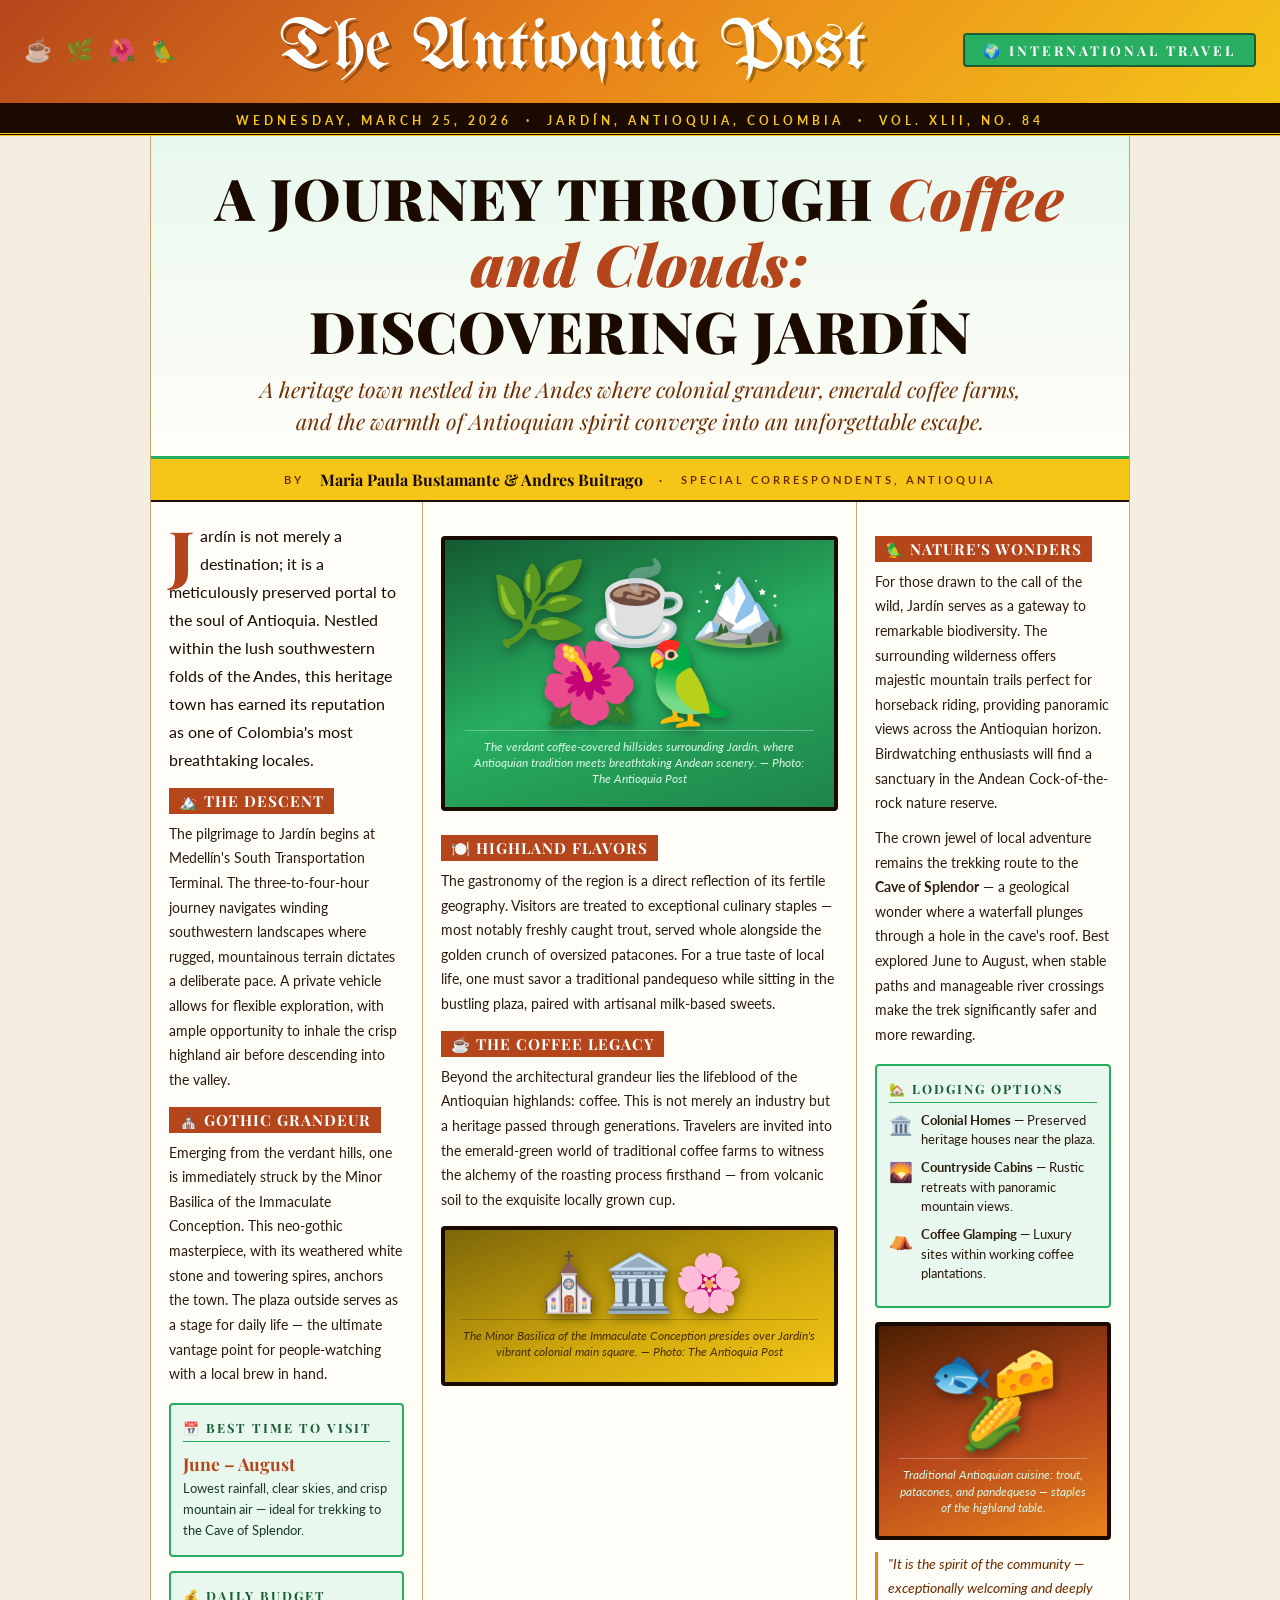
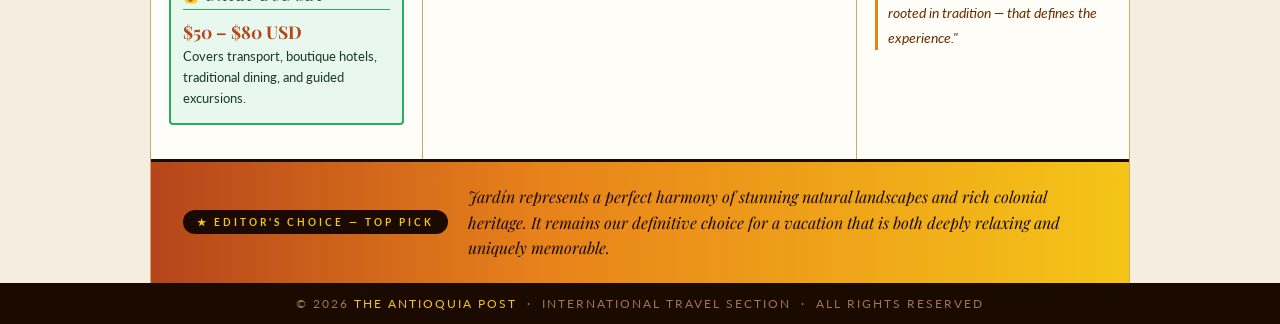
==== index.html @ 0021ab9b "Add files via upload" ====
<!DOCTYPE html>
<html lang="en">
<head>
  <meta charset="UTF-8" />
  <meta name="viewport" content="width=device-width, initial-scale=1.0"/>
  <title>The Antioquia Post — Discovering Jardín</title>
  <link href="https://fonts.googleapis.com/css2?family=UnifrakturMaguntia&family=Playfair+Display:ital,wght@0,700;0,900;1,400;1,700&family=Lato:wght@300;400;700&display=swap" rel="stylesheet"/>
  <style>
    *, *::before, *::after { box-sizing: border-box; margin: 0; padding: 0; }

    body {
      font-family: 'Lato', sans-serif;
      background: #f5ede0;
      color: #1a0a00;
    }

    /* ══════════════════════════════════════
       1. NEWSPAPER NAME (Nameplate)
    ══════════════════════════════════════ */
    .nameplate {
      background: linear-gradient(135deg, #b5451b 0%, #e8821a 45%, #f5c518 100%);
      border-bottom: 5px solid #1a0a00;
      padding: 10px 24px 14px;
      display: flex;
      align-items: center;
      justify-content: space-between;
      flex-wrap: wrap;
      gap: 10px;
    }
    .nameplate-deco {
      font-size: 1.4rem;
      letter-spacing: 4px;
      opacity: 0.7;
    }
    .newspaper-name {
      font-family: 'UnifrakturMaguntia', cursive;
      font-size: clamp(2.4rem, 7vw, 4.5rem);
      color: #fff;
      text-shadow: 3px 3px 0 rgba(0,0,0,0.3);
      text-align: center;
      flex: 1;
      line-height: 1.1;
    }

    /* ══════════════════════════════════════
       2. SECTION TAG
    ══════════════════════════════════════ */
    .section-tag {
      background: #27ae60;
      color: #fff;
      font-family: 'Playfair Display', serif;
      font-size: 0.85rem;
      font-weight: 700;
      letter-spacing: 3px;
      text-transform: uppercase;
      padding: 6px 18px;
      border-radius: 4px;
      white-space: nowrap;
      align-self: center;
      border: 2px solid #1a5e35;
    }

    /* ══════════════════════════════════════
       3. DATELINE BAR
    ══════════════════════════════════════ */
    .dateline-bar {
      background: #1a0a00;
      color: #f5c518;
      text-align: center;
      font-size: 0.72rem;
      font-weight: 700;
      letter-spacing: 4px;
      text-transform: uppercase;
      padding: 6px 20px;
      border-bottom: 3px double #f5c518;
    }

    /* ══════════════════════════════════════
       MAIN WRAPPER
    ══════════════════════════════════════ */
    .page {
      max-width: 980px;
      margin: 0 auto;
      background: #fffdf7;
      border-left: 1px solid #c8a96e;
      border-right: 1px solid #c8a96e;
    }

    /* ══════════════════════════════════════
       4. HEADLINE
    ══════════════════════════════════════ */
    .headline-block {
      background: linear-gradient(180deg, #e8f8ee 0%, #fffdf7 100%);
      border-bottom: 3px solid #27ae60;
      padding: 28px 32px 18px;
      text-align: center;
    }
    .headline {
      font-family: 'Playfair Display', serif;
      font-size: clamp(2rem, 5.5vw, 3.6rem);
      font-weight: 900;
      line-height: 1.15;
      color: #1a0a00;
      text-transform: uppercase;
      letter-spacing: 1px;
    }
    .headline em {
      color: #b5451b;
      font-style: italic;
      text-transform: none;
    }

    /* ══════════════════════════════════════
       5. DROPHEAD (subheadline)
    ══════════════════════════════════════ */
    .drophead {
      font-family: 'Playfair Display', serif;
      font-style: italic;
      font-size: clamp(1rem, 2.5vw, 1.35rem);
      color: #6e2c00;
      margin-top: 10px;
      line-height: 1.5;
    }

    /* ══════════════════════════════════════
       6. BYLINE
    ══════════════════════════════════════ */
    .byline-bar {
      display: flex;
      align-items: center;
      justify-content: center;
      gap: 16px;
      padding: 10px 32px;
      background: #f5c518;
      border-bottom: 2px solid #1a0a00;
      flex-wrap: wrap;
    }
    .byline-label {
      font-size: 0.68rem;
      font-weight: 700;
      letter-spacing: 3px;
      text-transform: uppercase;
      color: #6e2c00;
    }
    .byline-names {
      font-family: 'Playfair Display', serif;
      font-size: 1rem;
      font-weight: 700;
      color: #1a0a00;
    }

    /* ══════════════════════════════════════
       BODY LAYOUT — 3 columns newspaper style
    ══════════════════════════════════════ */
    .body-wrap {
      display: grid;
      grid-template-columns: 1fr 1.6fr 1fr;
      grid-template-rows: auto auto;
      gap: 0;
      border-bottom: 3px solid #1a0a00;
    }

    .col {
      padding: 20px 18px;
      border-right: 1px solid #c8a96e;
    }
    .col:last-child { border-right: none; }

    /* ══════════════════════════════════════
       7. LEAD paragraph
    ══════════════════════════════════════ */
    .lead-text {
      font-size: 1rem;
      line-height: 1.75;
      color: #1a0a00;
    }
    .lead-text::first-letter {
      font-family: 'Playfair Display', serif;
      font-size: 4rem;
      font-weight: 900;
      float: left;
      line-height: 0.75;
      margin: 6px 6px 0 0;
      color: #b5451b;
    }

    /* ══════════════════════════════════════
       8. BODY text
    ══════════════════════════════════════ */
    .body-text {
      font-size: 0.88rem;
      line-height: 1.75;
      color: #2c1a0e;
    }
    .body-text + .body-text { margin-top: 12px; }

    .col-subhead {
      font-family: 'Playfair Display', serif;
      font-size: 0.95rem;
      font-weight: 700;
      text-transform: uppercase;
      letter-spacing: 1px;
      color: #fff;
      background: #b5451b;
      padding: 3px 10px;
      margin: 14px 0 8px;
      display: inline-block;
    }

    /* ══════════════════════════════════════
       9. PHOTO block (center column)
    ══════════════════════════════════════ */
    .photo-block {
      background: linear-gradient(160deg, #145a32 0%, #27ae60 50%, #1e8449 100%);
      border: 4px solid #1a0a00;
      border-radius: 4px;
      margin: 14px 0 10px;
      overflow: hidden;
      position: relative;
      min-height: 220px;
      display: flex;
      flex-direction: column;
      align-items: center;
      justify-content: center;
      text-align: center;
      padding: 20px;
    }
    .photo-scene {
      font-size: 5rem;
      line-height: 1;
      filter: drop-shadow(2px 4px 6px rgba(0,0,0,0.4));
    }
    .photo-caption {
      font-size: 0.72rem;
      font-style: italic;
      color: #d5f5e3;
      margin-top: 10px;
      line-height: 1.4;
      border-top: 1px solid rgba(255,255,255,0.3);
      padding-top: 8px;
      width: 100%;
    }

    /* second photo */
    .photo-block-2 {
      background: linear-gradient(160deg, #7d6608 0%, #d4ac0d 60%, #f5c518 100%);
      border: 4px solid #1a0a00;
      border-radius: 4px;
      margin: 14px 0 10px;
      overflow: hidden;
      min-height: 160px;
      display: flex;
      flex-direction: column;
      align-items: center;
      justify-content: center;
      text-align: center;
      padding: 16px;
    }
    .photo-block-2 .photo-scene { font-size: 3.5rem; }
    .photo-block-2 .photo-caption { color: #4a3000; border-top-color: rgba(0,0,0,0.2); }

    /* ══════════════════════════════════════
       INFO SIDEBAR BOX
    ══════════════════════════════════════ */
    .sidebar-box {
      background: #e8f8ee;
      border: 2px solid #27ae60;
      border-radius: 4px;
      padding: 14px 12px;
      margin-bottom: 14px;
    }
    .sidebar-box .box-title {
      font-family: 'Playfair Display', serif;
      font-size: 0.8rem;
      font-weight: 700;
      text-transform: uppercase;
      letter-spacing: 2px;
      color: #1a5e35;
      border-bottom: 1px solid #27ae60;
      padding-bottom: 5px;
      margin-bottom: 8px;
    }
    .sidebar-box p {
      font-size: 0.82rem;
      line-height: 1.6;
      color: #1a3a25;
    }
    .sidebar-box .highlight {
      font-family: 'Playfair Display', serif;
      font-size: 1.1rem;
      font-weight: 700;
      color: #b5451b;
    }

    /* lodging sidebar */
    .lodge-item {
      display: flex;
      align-items: flex-start;
      gap: 8px;
      margin-bottom: 8px;
      font-size: 0.82rem;
      line-height: 1.5;
      color: #2c1a0e;
    }
    .lodge-item .li { font-size: 1.2rem; flex-shrink: 0; }

    /* ══════════════════════════════════════
       EDITOR'S CHOICE BANNER (full width)
    ══════════════════════════════════════ */
    .editors-choice {
      background: linear-gradient(90deg, #b5451b 0%, #e8821a 40%, #f5c518 100%);
      padding: 22px 32px;
      display: flex;
      align-items: center;
      gap: 20px;
      flex-wrap: wrap;
    }
    .ec-badge {
      background: #1a0a00;
      color: #f5c518;
      font-size: 0.65rem;
      font-weight: 700;
      letter-spacing: 3px;
      text-transform: uppercase;
      padding: 6px 14px;
      border-radius: 20px;
      white-space: nowrap;
      flex-shrink: 0;
    }
    .ec-text {
      font-family: 'Playfair Display', serif;
      font-style: italic;
      font-size: 1rem;
      color: #1a0a00;
      line-height: 1.6;
      flex: 1;
    }

    /* ══════════════════════════════════════
       FOOTER
    ══════════════════════════════════════ */
    footer {
      background: #1a0a00;
      color: #a07850;
      text-align: center;
      padding: 14px 20px;
      font-size: 0.72rem;
      letter-spacing: 2px;
      text-transform: uppercase;
    }
    footer span { color: #f5c518; }

    /* ══════════════════════════════════════
       RESPONSIVE
    ══════════════════════════════════════ */
    @media (max-width: 680px) {
      .body-wrap { grid-template-columns: 1fr; }
      .col { border-right: none; border-bottom: 1px solid #c8a96e; }
      .nameplate { justify-content: center; }
      .nameplate-deco { display: none; }
    }
  </style>
</head>
<body>

  <!-- ① NEWSPAPER NAME -->
  <div class="nameplate">
    <div class="nameplate-deco">☕ 🌿 🌺 🦜</div>
    <div class="newspaper-name">The Antioquia Post</div>
    <!-- ② SECTION -->
    <div class="section-tag">🌍 International Travel</div>
  </div>

  <!-- ③ DATELINE -->
  <div class="dateline-bar">Wednesday, March 25, 2026 &nbsp;·&nbsp; Jardín, Antioquia, Colombia &nbsp;·&nbsp; Vol. XLII, No. 84</div>

  <div class="page">

    <!-- ④ HEADLINE + ⑤ DROPHEAD -->
    <div class="headline-block">
      <h1 class="headline">A Journey Through <em>Coffee and Clouds:</em><br>Discovering Jardín</h1>
      <p class="drophead">A heritage town nestled in the Andes where colonial grandeur, emerald coffee farms,<br>and the warmth of Antioquian spirit converge into an unforgettable escape.</p>
    </div>

    <!-- ⑥ BYLINE -->
    <div class="byline-bar">
      <span class="byline-label">By</span>
      <span class="byline-names">Maria Paula Bustamante &amp; Andres Buitrago</span>
      <span class="byline-label">·</span>
      <span class="byline-label">Special Correspondents, Antioquia</span>
    </div>

    <!-- BODY: 3-column newspaper grid -->
    <div class="body-wrap">

      <!-- LEFT COLUMN -->
      <div class="col">

        <!-- ⑦ LEAD -->
        <p class="lead-text">Jardín is not merely a destination; it is a meticulously preserved portal to the soul of Antioquia. Nestled within the lush southwestern folds of the Andes, this heritage town has earned its reputation as one of Colombia's most breathtaking locales.</p>

        <span class="col-subhead">🏔️ The Descent</span>
        <p class="body-text">The pilgrimage to Jardín begins at Medellín's South Transportation Terminal. The three-to-four-hour journey navigates winding southwestern landscapes where rugged, mountainous terrain dictates a deliberate pace. A private vehicle allows for flexible exploration, with ample opportunity to inhale the crisp highland air before descending into the valley.</p>

        <span class="col-subhead">⛪ Gothic Grandeur</span>
        <p class="body-text">Emerging from the verdant hills, one is immediately struck by the Minor Basilica of the Immaculate Conception. This neo-gothic masterpiece, with its weathered white stone and towering spires, anchors the town. The plaza outside serves as a stage for daily life — the ultimate vantage point for people-watching with a local brew in hand.</p>

        <!-- Sidebar: Travel Info -->
        <div class="sidebar-box" style="margin-top:16px;">
          <div class="box-title">📅 Best Time to Visit</div>
          <p><span class="highlight">June – August</span><br>Lowest rainfall, clear skies, and crisp mountain air — ideal for trekking to the Cave of Splendor.</p>
        </div>

        <div class="sidebar-box">
          <div class="box-title">💰 Daily Budget</div>
          <p><span class="highlight">$50 – $80 USD</span><br>Covers transport, boutique hotels, traditional dining, and guided excursions.</p>
        </div>

      </div>

      <!-- CENTER COLUMN -->
      <div class="col">

        <!-- ⑨ PHOTO 1 — Main image -->
        <div class="photo-block">
          <div class="photo-scene">🌿☕🏔️🌺🦜</div>
          <div class="photo-caption">The verdant coffee-covered hillsides surrounding Jardín, where Antioquian tradition meets breathtaking Andean scenery. — Photo: The Antioquia Post</div>
        </div>

        <!-- ⑧ BODY — center continuation -->
        <span class="col-subhead">🍽️ Highland Flavors</span>
        <p class="body-text">The gastronomy of the region is a direct reflection of its fertile geography. Visitors are treated to exceptional culinary staples — most notably freshly caught trout, served whole alongside the golden crunch of oversized patacones. For a true taste of local life, one must savor a traditional pandequeso while sitting in the bustling plaza, paired with artisanal milk-based sweets.</p>

        <span class="col-subhead">☕ The Coffee Legacy</span>
        <p class="body-text">Beyond the architectural grandeur lies the lifeblood of the Antioquian highlands: coffee. This is not merely an industry but a heritage passed through generations. Travelers are invited into the emerald-green world of traditional coffee farms to witness the alchemy of the roasting process firsthand — from volcanic soil to the exquisite locally grown cup.</p>

        <!-- PHOTO 2 -->
        <div class="photo-block-2">
          <div class="photo-scene">⛪🏛️🌸</div>
          <div class="photo-caption">The Minor Basilica of the Immaculate Conception presides over Jardín's vibrant colonial main square. — Photo: The Antioquia Post</div>
        </div>

      </div>

      <!-- RIGHT COLUMN -->
      <div class="col">

        <span class="col-subhead">🦜 Nature's Wonders</span>
        <p class="body-text">For those drawn to the call of the wild, Jardín serves as a gateway to remarkable biodiversity. The surrounding wilderness offers majestic mountain trails perfect for horseback riding, providing panoramic views across the Antioquian horizon. Birdwatching enthusiasts will find a sanctuary in the Andean Cock-of-the-rock nature reserve.</p>

        <p class="body-text" style="margin-top:10px;">The crown jewel of local adventure remains the trekking route to the <strong>Cave of Splendor</strong> — a geological wonder where a waterfall plunges through a hole in the cave's roof. Best explored June to August, when stable paths and manageable river crossings make the trek significantly safer and more rewarding.</p>

        <!-- Lodging sidebar -->
        <div class="sidebar-box" style="margin-top:16px;">
          <div class="box-title">🏡 Lodging Options</div>
          <div class="lodge-item"><span class="li">🏛️</span><span><strong>Colonial Homes</strong> — Preserved heritage houses near the plaza.</span></div>
          <div class="lodge-item"><span class="li">🌄</span><span><strong>Countryside Cabins</strong> — Rustic retreats with panoramic mountain views.</span></div>
          <div class="lodge-item"><span class="li">⛺</span><span><strong>Coffee Glamping</strong> — Luxury sites within working coffee plantations.</span></div>
        </div>

        <!-- PHOTO 3 -->
        <div class="photo-block" style="min-height:160px; background: linear-gradient(160deg,#4a1f00,#b5451b,#e8821a);">
          <div class="photo-scene" style="font-size:3.2rem;">🐟🧀🌽</div>
          <div class="photo-caption">Traditional Antioquian cuisine: trout, patacones, and pandequeso — staples of the highland table.</div>
        </div>

        <p class="body-text" style="margin-top:12px; font-style:italic; color:#6e2c00; border-left:3px solid #e8821a; padding-left:10px;">"It is the spirit of the community — exceptionally welcoming and deeply rooted in tradition — that defines the experience."</p>

      </div>

    </div><!-- end body-wrap -->

    <!-- EDITOR'S CHOICE BANNER -->
    <div class="editors-choice">
      <div class="ec-badge">★ Editor's Choice — Top Pick</div>
      <p class="ec-text">Jardín represents a perfect harmony of stunning natural landscapes and rich colonial heritage. It remains our definitive choice for a vacation that is both deeply relaxing and uniquely memorable.</p>
    </div>

  </div><!-- end .page -->

  <footer>
    <p>&copy; 2026 <span>The Antioquia Post</span> &nbsp;·&nbsp; International Travel Section &nbsp;·&nbsp; All rights reserved</p>
  </footer>

</body>
</html>
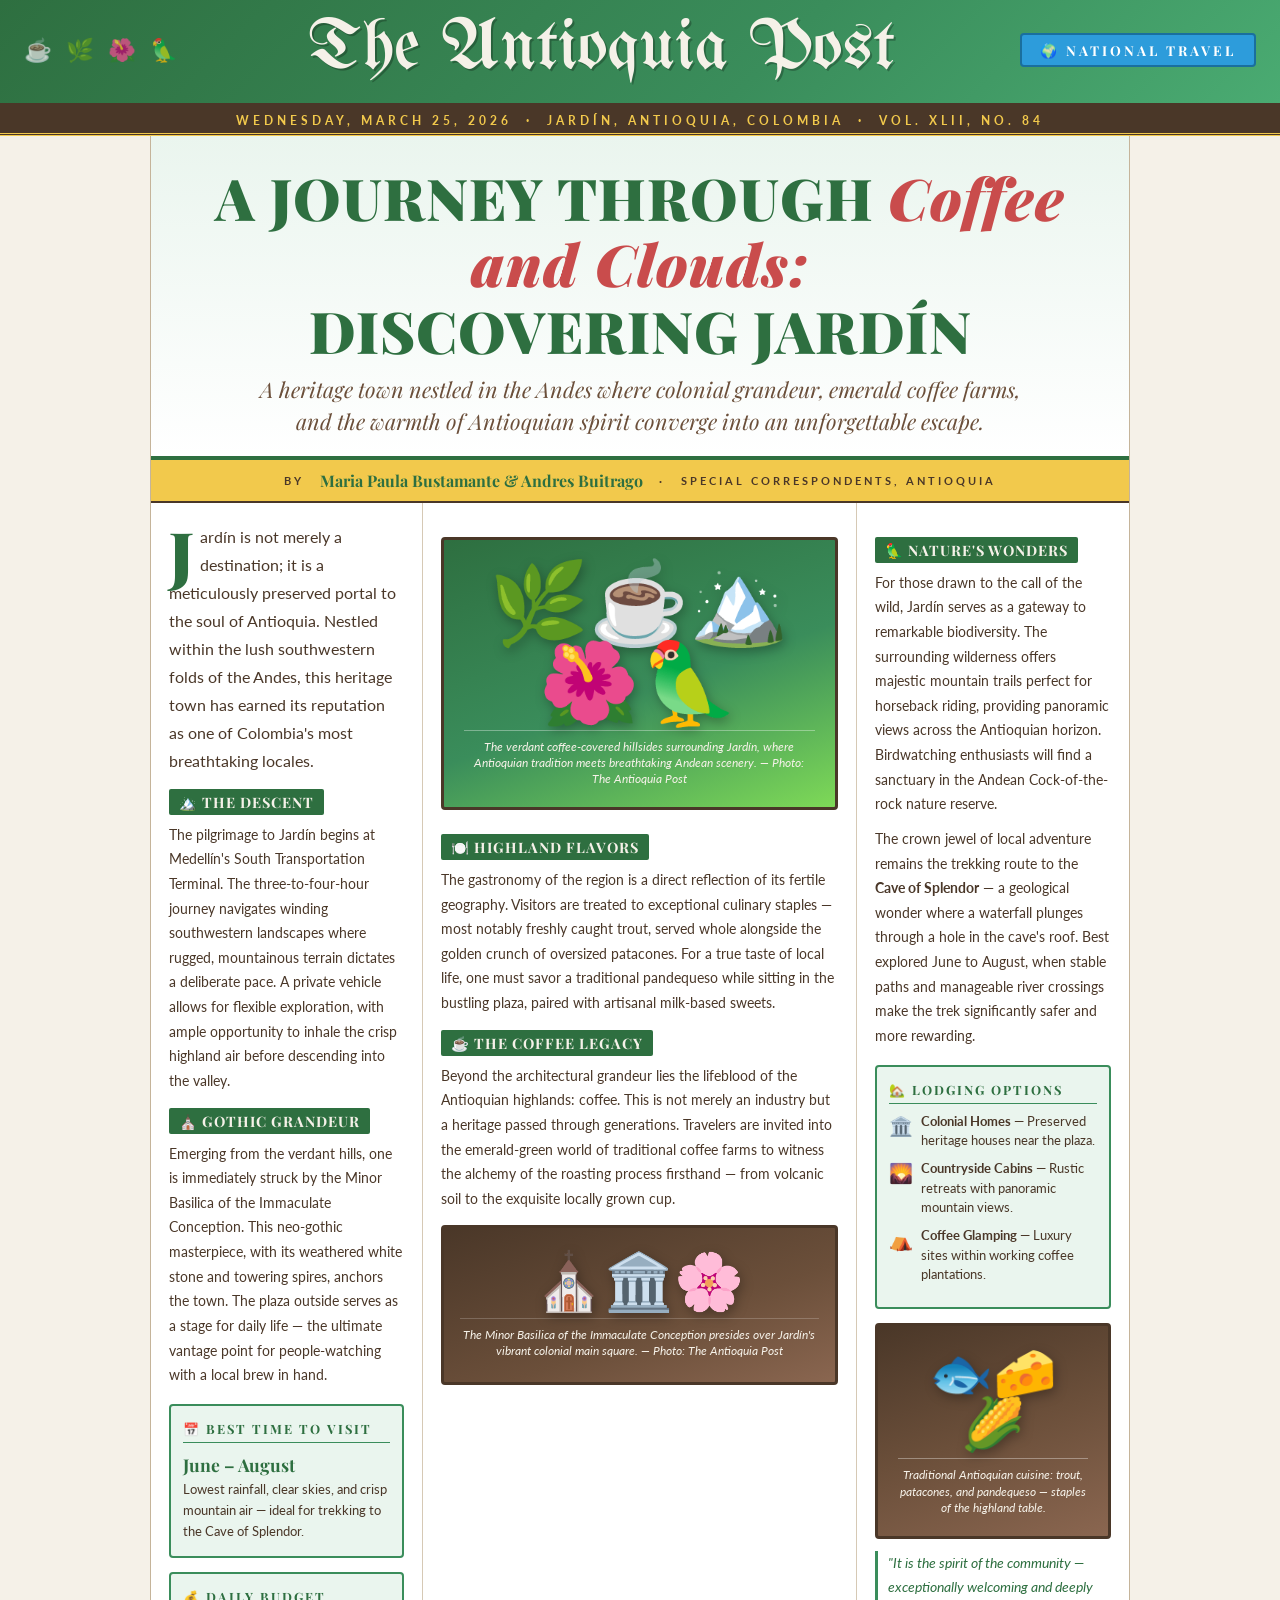
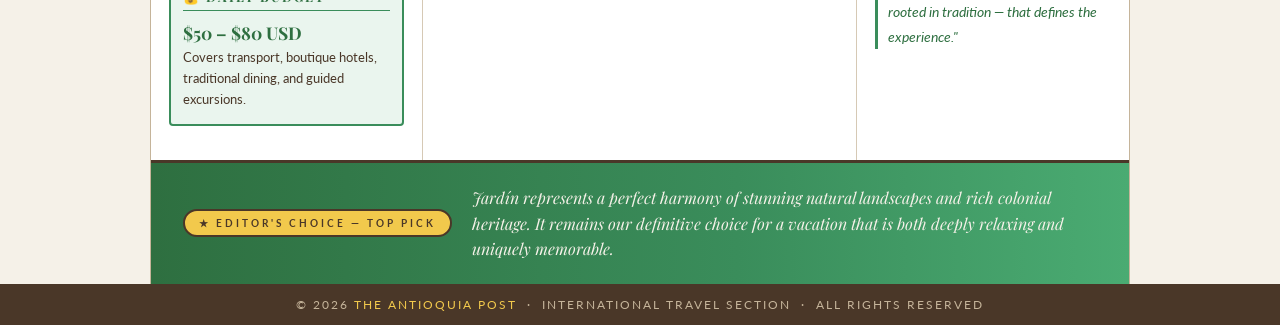
==== commit 5f27e2ea: "Add files via upload" ====
--- a/index.html
+++ b/index.html
@@ -6,20 +6,29 @@
   <title>The Antioquia Post — Discovering Jardín</title>
   <link href="https://fonts.googleapis.com/css2?family=UnifrakturMaguntia&family=Playfair+Display:ital,wght@0,700;0,900;1,400;1,700&family=Lato:wght@300;400;700&display=swap" rel="stylesheet"/>
   <style>
+    /*
+      PALETTE (60/25/10/5)
+      60% → #F5F1E8 / #FFFFFF  (crema/blanco — fondos)
+      25% → #2E6F40 / #3A8D5B  (verde — estructura, encabezados)
+      10% → #6B4F3A / #4A3728  (café — detalles elegantes)
+      5%  → #F2C94C / #2D9CDB / #C94C4C / #7ED957  (acento vivo)
+    */
+
     *, *::before, *::after { box-sizing: border-box; margin: 0; padding: 0; }
 
     body {
       font-family: 'Lato', sans-serif;
-      background: #f5ede0;
-      color: #1a0a00;
+      background: #F5F1E8;   /* 60% crema */
+      color: #4A3728;        /* 10% café oscuro */
     }
 
     /* ══════════════════════════════════════
        1. NEWSPAPER NAME (Nameplate)
+       25% verde como color dominante de estructura
     ══════════════════════════════════════ */
     .nameplate {
-      background: linear-gradient(135deg, #b5451b 0%, #e8821a 45%, #f5c518 100%);
-      border-bottom: 5px solid #1a0a00;
+      background: linear-gradient(135deg, #2E6F40 0%, #3A8D5B 60%, #4aab72 100%);
+      border-bottom: 5px solid #4A3728;
       padding: 10px 24px 14px;
       display: flex;
       align-items: center;
@@ -30,23 +39,23 @@
     .nameplate-deco {
       font-size: 1.4rem;
       letter-spacing: 4px;
-      opacity: 0.7;
+      opacity: 0.75;
     }
     .newspaper-name {
       font-family: 'UnifrakturMaguntia', cursive;
       font-size: clamp(2.4rem, 7vw, 4.5rem);
-      color: #fff;
-      text-shadow: 3px 3px 0 rgba(0,0,0,0.3);
+      color: #F5F1E8;
+      text-shadow: 2px 2px 0 rgba(0,0,0,0.25);
       text-align: center;
       flex: 1;
       line-height: 1.1;
     }
 
     /* ══════════════════════════════════════
-       2. SECTION TAG
+       2. SECTION TAG — acento azul (5%)
     ══════════════════════════════════════ */
     .section-tag {
-      background: #27ae60;
+      background: #2D9CDB;
       color: #fff;
       font-family: 'Playfair Display', serif;
       font-size: 0.85rem;
@@ -57,41 +66,41 @@
       border-radius: 4px;
       white-space: nowrap;
       align-self: center;
-      border: 2px solid #1a5e35;
-    }
-
-    /* ══════════════════════════════════════
-       3. DATELINE BAR
+      border: 2px solid #1a6f9e;
+    }
+
+    /* ══════════════════════════════════════
+       3. DATELINE BAR — café oscuro (10%)
     ══════════════════════════════════════ */
     .dateline-bar {
-      background: #1a0a00;
-      color: #f5c518;
+      background: #4A3728;
+      color: #F2C94C;
       text-align: center;
       font-size: 0.72rem;
       font-weight: 700;
       letter-spacing: 4px;
       text-transform: uppercase;
       padding: 6px 20px;
-      border-bottom: 3px double #f5c518;
-    }
-
-    /* ══════════════════════════════════════
-       MAIN WRAPPER
+      border-bottom: 3px double #F2C94C;
+    }
+
+    /* ══════════════════════════════════════
+       MAIN WRAPPER — fondo crema (60%)
     ══════════════════════════════════════ */
     .page {
       max-width: 980px;
       margin: 0 auto;
-      background: #fffdf7;
-      border-left: 1px solid #c8a96e;
-      border-right: 1px solid #c8a96e;
-    }
-
-    /* ══════════════════════════════════════
-       4. HEADLINE
+      background: #FFFFFF;
+      border-left: 1px solid #c5b49a;
+      border-right: 1px solid #c5b49a;
+    }
+
+    /* ══════════════════════════════════════
+       4. HEADLINE — verde como borde (25%)
     ══════════════════════════════════════ */
     .headline-block {
-      background: linear-gradient(180deg, #e8f8ee 0%, #fffdf7 100%);
-      border-bottom: 3px solid #27ae60;
+      background: linear-gradient(180deg, #eaf5ee 0%, #FFFFFF 100%);
+      border-bottom: 4px solid #2E6F40;
       padding: 28px 32px 18px;
       text-align: center;
     }
@@ -100,30 +109,30 @@
       font-size: clamp(2rem, 5.5vw, 3.6rem);
       font-weight: 900;
       line-height: 1.15;
-      color: #1a0a00;
+      color: #2E6F40;        /* verde bosque */
       text-transform: uppercase;
       letter-spacing: 1px;
     }
     .headline em {
-      color: #b5451b;
+      color: #C94C4C;        /* acento rojo terracota (5%) */
       font-style: italic;
       text-transform: none;
     }
 
     /* ══════════════════════════════════════
-       5. DROPHEAD (subheadline)
+       5. DROPHEAD — café medio
     ══════════════════════════════════════ */
     .drophead {
       font-family: 'Playfair Display', serif;
       font-style: italic;
       font-size: clamp(1rem, 2.5vw, 1.35rem);
-      color: #6e2c00;
+      color: #6B4F3A;
       margin-top: 10px;
       line-height: 1.5;
     }
 
     /* ══════════════════════════════════════
-       6. BYLINE
+       6. BYLINE — amarillo acento (5%)
     ══════════════════════════════════════ */
     .byline-bar {
       display: flex;
@@ -131,8 +140,8 @@
       justify-content: center;
       gap: 16px;
       padding: 10px 32px;
-      background: #f5c518;
-      border-bottom: 2px solid #1a0a00;
+      background: #F2C94C;
+      border-bottom: 2px solid #4A3728;
       flex-wrap: wrap;
     }
     .byline-label {
@@ -140,39 +149,39 @@
       font-weight: 700;
       letter-spacing: 3px;
       text-transform: uppercase;
-      color: #6e2c00;
+      color: #4A3728;
     }
     .byline-names {
       font-family: 'Playfair Display', serif;
       font-size: 1rem;
       font-weight: 700;
-      color: #1a0a00;
-    }
-
-    /* ══════════════════════════════════════
-       BODY LAYOUT — 3 columns newspaper style
+      color: #2E6F40;
+    }
+
+    /* ══════════════════════════════════════
+       BODY LAYOUT — 3 columns
     ══════════════════════════════════════ */
     .body-wrap {
       display: grid;
       grid-template-columns: 1fr 1.6fr 1fr;
-      grid-template-rows: auto auto;
       gap: 0;
-      border-bottom: 3px solid #1a0a00;
+      border-bottom: 3px solid #4A3728;
+      background: #FFFFFF;
     }
 
     .col {
       padding: 20px 18px;
-      border-right: 1px solid #c8a96e;
+      border-right: 1px solid #d6c9b5;
     }
     .col:last-child { border-right: none; }
 
     /* ══════════════════════════════════════
-       7. LEAD paragraph
+       7. LEAD — letra capital verde
     ══════════════════════════════════════ */
     .lead-text {
       font-size: 1rem;
       line-height: 1.75;
-      color: #1a0a00;
+      color: #4A3728;
     }
     .lead-text::first-letter {
       font-family: 'Playfair Display', serif;
@@ -181,7 +190,7 @@
       float: left;
       line-height: 0.75;
       margin: 6px 6px 0 0;
-      color: #b5451b;
+      color: #2E6F40;
     }
 
     /* ══════════════════════════════════════
@@ -190,33 +199,33 @@
     .body-text {
       font-size: 0.88rem;
       line-height: 1.75;
-      color: #2c1a0e;
+      color: #4A3728;
     }
     .body-text + .body-text { margin-top: 12px; }
 
+    /* subheads — verde (25%) */
     .col-subhead {
       font-family: 'Playfair Display', serif;
-      font-size: 0.95rem;
+      font-size: 0.9rem;
       font-weight: 700;
       text-transform: uppercase;
       letter-spacing: 1px;
-      color: #fff;
-      background: #b5451b;
+      color: #F5F1E8;
+      background: #2E6F40;
       padding: 3px 10px;
       margin: 14px 0 8px;
       display: inline-block;
-    }
-
-    /* ══════════════════════════════════════
-       9. PHOTO block (center column)
+      border-radius: 2px;
+    }
+
+    /* ══════════════════════════════════════
+       9. PHOTO blocks
     ══════════════════════════════════════ */
     .photo-block {
-      background: linear-gradient(160deg, #145a32 0%, #27ae60 50%, #1e8449 100%);
-      border: 4px solid #1a0a00;
+      background: linear-gradient(160deg, #2E6F40 0%, #3A8D5B 55%, #7ED957 100%);
+      border: 3px solid #4A3728;
       border-radius: 4px;
       margin: 14px 0 10px;
-      overflow: hidden;
-      position: relative;
       min-height: 220px;
       display: flex;
       flex-direction: column;
@@ -228,26 +237,25 @@
     .photo-scene {
       font-size: 5rem;
       line-height: 1;
-      filter: drop-shadow(2px 4px 6px rgba(0,0,0,0.4));
+      filter: drop-shadow(2px 4px 6px rgba(0,0,0,0.3));
     }
     .photo-caption {
       font-size: 0.72rem;
       font-style: italic;
-      color: #d5f5e3;
+      color: #F5F1E8;
       margin-top: 10px;
       line-height: 1.4;
-      border-top: 1px solid rgba(255,255,255,0.3);
+      border-top: 1px solid rgba(255,255,255,0.35);
       padding-top: 8px;
       width: 100%;
     }
 
-    /* second photo */
+    /* second photo — café (10%) */
     .photo-block-2 {
-      background: linear-gradient(160deg, #7d6608 0%, #d4ac0d 60%, #f5c518 100%);
-      border: 4px solid #1a0a00;
+      background: linear-gradient(160deg, #4A3728 0%, #6B4F3A 60%, #8a6650 100%);
+      border: 3px solid #4A3728;
       border-radius: 4px;
       margin: 14px 0 10px;
-      overflow: hidden;
       min-height: 160px;
       display: flex;
       flex-direction: column;
@@ -257,14 +265,14 @@
       padding: 16px;
     }
     .photo-block-2 .photo-scene { font-size: 3.5rem; }
-    .photo-block-2 .photo-caption { color: #4a3000; border-top-color: rgba(0,0,0,0.2); }
-
-    /* ══════════════════════════════════════
-       INFO SIDEBAR BOX
+    .photo-block-2 .photo-caption { color: #F5F1E8; border-top-color: rgba(255,255,255,0.2); }
+
+    /* ══════════════════════════════════════
+       INFO SIDEBAR BOX — verde claro (25%)
     ══════════════════════════════════════ */
     .sidebar-box {
-      background: #e8f8ee;
-      border: 2px solid #27ae60;
+      background: #eaf5ee;
+      border: 2px solid #3A8D5B;
       border-radius: 4px;
       padding: 14px 12px;
       margin-bottom: 14px;
@@ -275,24 +283,23 @@
       font-weight: 700;
       text-transform: uppercase;
       letter-spacing: 2px;
-      color: #1a5e35;
-      border-bottom: 1px solid #27ae60;
+      color: #2E6F40;
+      border-bottom: 1px solid #3A8D5B;
       padding-bottom: 5px;
       margin-bottom: 8px;
     }
     .sidebar-box p {
       font-size: 0.82rem;
       line-height: 1.6;
-      color: #1a3a25;
+      color: #4A3728;
     }
     .sidebar-box .highlight {
       font-family: 'Playfair Display', serif;
       font-size: 1.1rem;
       font-weight: 700;
-      color: #b5451b;
-    }
-
-    /* lodging sidebar */
+      color: #2E6F40;
+    }
+
     .lodge-item {
       display: flex;
       align-items: flex-start;
@@ -300,15 +307,15 @@
       margin-bottom: 8px;
       font-size: 0.82rem;
       line-height: 1.5;
-      color: #2c1a0e;
+      color: #4A3728;
     }
     .lodge-item .li { font-size: 1.2rem; flex-shrink: 0; }
 
     /* ══════════════════════════════════════
-       EDITOR'S CHOICE BANNER (full width)
+       EDITOR'S CHOICE — verde + amarillo acento
     ══════════════════════════════════════ */
     .editors-choice {
-      background: linear-gradient(90deg, #b5451b 0%, #e8821a 40%, #f5c518 100%);
+      background: linear-gradient(90deg, #2E6F40 0%, #3A8D5B 60%, #4aab72 100%);
       padding: 22px 32px;
       display: flex;
       align-items: center;
@@ -316,8 +323,8 @@
       flex-wrap: wrap;
     }
     .ec-badge {
-      background: #1a0a00;
-      color: #f5c518;
+      background: #F2C94C;
+      color: #4A3728;
       font-size: 0.65rem;
       font-weight: 700;
       letter-spacing: 3px;
@@ -326,36 +333,34 @@
       border-radius: 20px;
       white-space: nowrap;
       flex-shrink: 0;
+      border: 2px solid #4A3728;
     }
     .ec-text {
       font-family: 'Playfair Display', serif;
       font-style: italic;
       font-size: 1rem;
-      color: #1a0a00;
+      color: #F5F1E8;
       line-height: 1.6;
       flex: 1;
     }
 
     /* ══════════════════════════════════════
-       FOOTER
+       FOOTER — café oscuro (10%)
     ══════════════════════════════════════ */
     footer {
-      background: #1a0a00;
-      color: #a07850;
+      background: #4A3728;
+      color: #c5b49a;
       text-align: center;
       padding: 14px 20px;
       font-size: 0.72rem;
       letter-spacing: 2px;
       text-transform: uppercase;
     }
-    footer span { color: #f5c518; }
-
-    /* ══════════════════════════════════════
-       RESPONSIVE
-    ══════════════════════════════════════ */
+    footer span { color: #F2C94C; }
+
     @media (max-width: 680px) {
       .body-wrap { grid-template-columns: 1fr; }
-      .col { border-right: none; border-bottom: 1px solid #c8a96e; }
+      .col { border-right: none; border-bottom: 1px solid #d6c9b5; }
       .nameplate { justify-content: center; }
       .nameplate-deco { display: none; }
     }
@@ -368,7 +373,7 @@
     <div class="nameplate-deco">☕ 🌿 🌺 🦜</div>
     <div class="newspaper-name">The Antioquia Post</div>
     <!-- ② SECTION -->
-    <div class="section-tag">🌍 International Travel</div>
+    <div class="section-tag">🌍 National Travel</div>
   </div>
 
   <!-- ③ DATELINE -->
@@ -459,12 +464,12 @@
         </div>
 
         <!-- PHOTO 3 -->
-        <div class="photo-block" style="min-height:160px; background: linear-gradient(160deg,#4a1f00,#b5451b,#e8821a);">
+        <div class="photo-block" style="min-height:160px; background: linear-gradient(160deg,#4A3728,#6B4F3A,#8a6650);">
           <div class="photo-scene" style="font-size:3.2rem;">🐟🧀🌽</div>
           <div class="photo-caption">Traditional Antioquian cuisine: trout, patacones, and pandequeso — staples of the highland table.</div>
         </div>
 
-        <p class="body-text" style="margin-top:12px; font-style:italic; color:#6e2c00; border-left:3px solid #e8821a; padding-left:10px;">"It is the spirit of the community — exceptionally welcoming and deeply rooted in tradition — that defines the experience."</p>
+        <p class="body-text" style="margin-top:12px; font-style:italic; color:#2E6F40; border-left:3px solid #3A8D5B; padding-left:10px;">"It is the spirit of the community — exceptionally welcoming and deeply rooted in tradition — that defines the experience."</p>
 
       </div>
 
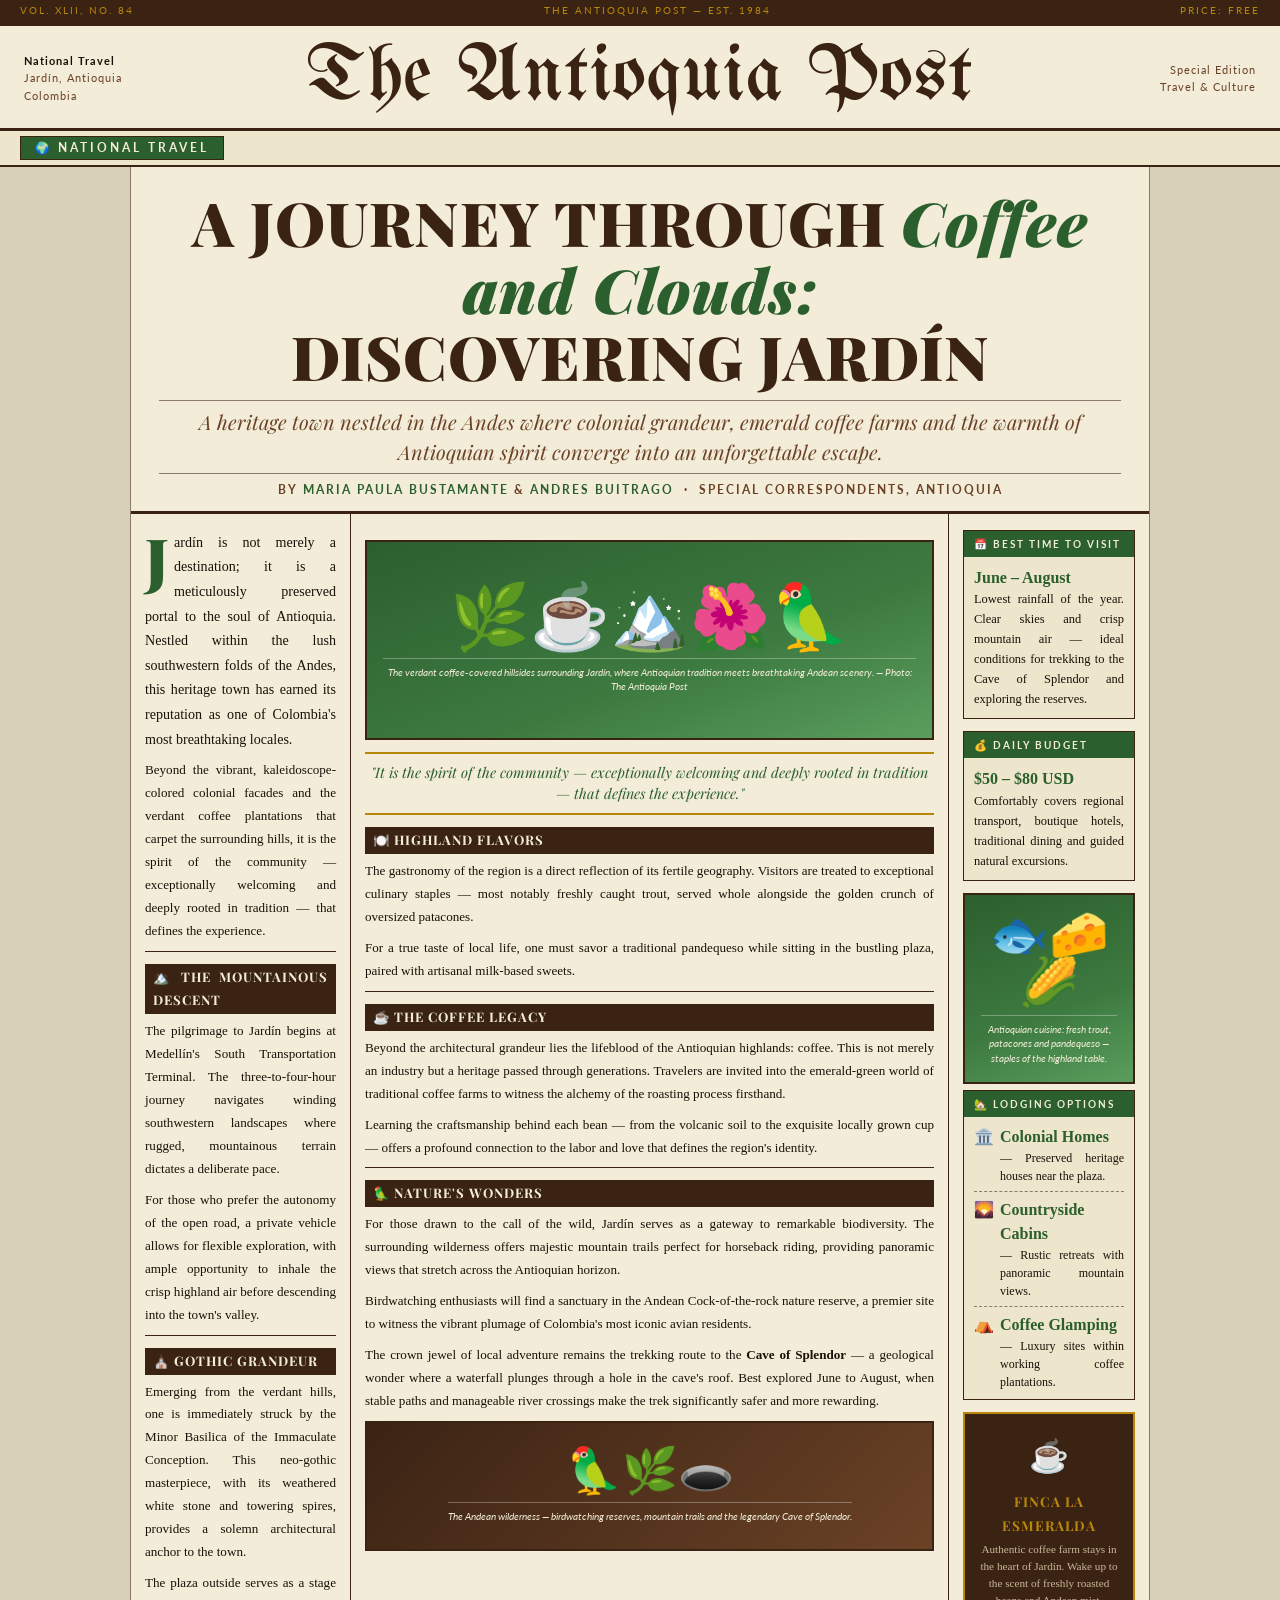
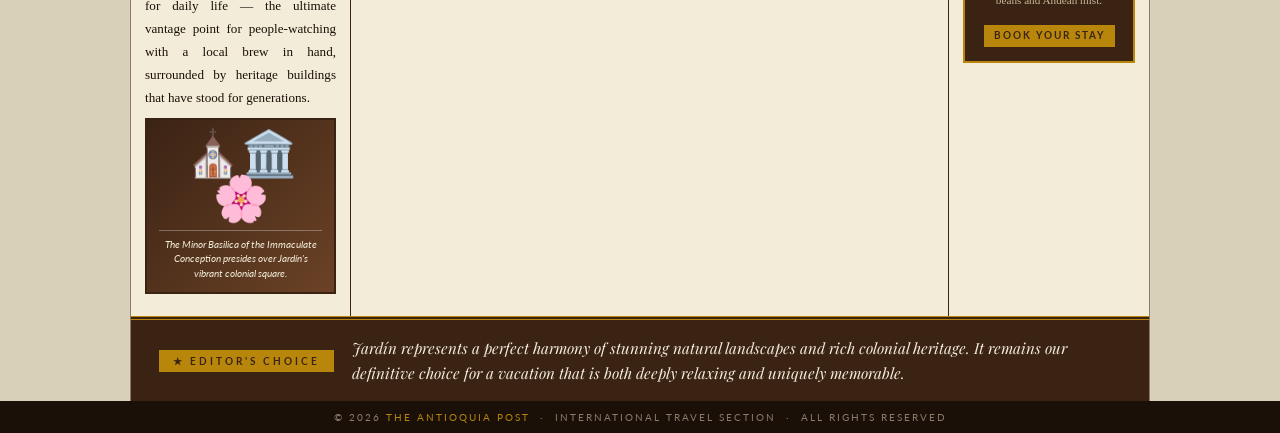
==== commit ff429406: "Add files via upload" ====
--- a/index.html
+++ b/index.html
@@ -1,262 +1,270 @@
 <!DOCTYPE html>
 <html lang="en">
 <head>
-  <meta charset="UTF-8" />
+  <meta charset="UTF-8"/>
   <meta name="viewport" content="width=device-width, initial-scale=1.0"/>
   <title>The Antioquia Post — Discovering Jardín</title>
-  <link href="https://fonts.googleapis.com/css2?family=UnifrakturMaguntia&family=Playfair+Display:ital,wght@0,700;0,900;1,400;1,700&family=Lato:wght@300;400;700&display=swap" rel="stylesheet"/>
+  <link href="https://fonts.googleapis.com/css2?family=UnifrakturMaguntia&family=Playfair+Display:ital,wght@0,700;0,900;1,400;1,700&family=Lato:wght@300;400;700&family=IM+Fell+English:ital@0;1&display=swap" rel="stylesheet"/>
   <style>
     /*
-      PALETTE (60/25/10/5)
-      60% → #F5F1E8 / #FFFFFF  (crema/blanco — fondos)
-      25% → #2E6F40 / #3A8D5B  (verde — estructura, encabezados)
-      10% → #6B4F3A / #4A3728  (café — detalles elegantes)
-      5%  → #F2C94C / #2D9CDB / #C94C4C / #7ED957  (acento vivo)
+      PALETTE — Jardín, Antioquia
+      Tierra / Bosque / Piedra / Oro viejo
+      --verde-bosque:   #2C5F2E
+      --verde-medio:    #3D7A40
+      --crema:          #F2ECD8
+      --papel:          #EDE5CC
+      --cafe-oscuro:    #3B2314
+      --cafe-medio:     #6B4226
+      --oro-viejo:      #B8860B
+      --piedra:         #8C7B6B
+      --tinta:          #1A1008
     */
+    :root {
+      --verde-bosque: #2C5F2E;
+      --verde-medio:  #3D7A40;
+      --crema:        #F2ECD8;
+      --papel:        #EDE5CC;
+      --cafe-oscuro:  #3B2314;
+      --cafe-medio:   #6B4226;
+      --oro-viejo:    #B8860B;
+      --piedra:       #8C7B6B;
+      --tinta:        #1A1008;
+    }
 
     *, *::before, *::after { box-sizing: border-box; margin: 0; padding: 0; }
 
     body {
-      font-family: 'Lato', sans-serif;
-      background: #F5F1E8;   /* 60% crema */
-      color: #4A3728;        /* 10% café oscuro */
-    }
-
-    /* ══════════════════════════════════════
-       1. NEWSPAPER NAME (Nameplate)
-       25% verde como color dominante de estructura
-    ══════════════════════════════════════ */
+      font-family: 'IM Fell English', serif;
+      background: #D9D0B8;
+      color: var(--tinta);
+    }
+
+    /* ─────────────────────────────────────
+       TOP STRIP — edition info
+    ───────────────────────────────────── */
+    .top-strip {
+      background: var(--cafe-oscuro);
+      display: flex;
+      justify-content: space-between;
+      align-items: center;
+      padding: 4px 20px;
+      font-family: 'Lato', sans-serif;
+      font-size: 0.65rem;
+      letter-spacing: 2px;
+      text-transform: uppercase;
+      color: var(--piedra);
+      flex-wrap: wrap;
+      gap: 4px;
+    }
+    .top-strip span { color: var(--oro-viejo); }
+
+    /* ─────────────────────────────────────
+       1. NAMEPLATE
+    ───────────────────────────────────── */
     .nameplate {
-      background: linear-gradient(135deg, #2E6F40 0%, #3A8D5B 60%, #4aab72 100%);
-      border-bottom: 5px solid #4A3728;
-      padding: 10px 24px 14px;
+      background: var(--crema);
+      border-top: 6px solid var(--cafe-oscuro);
+      border-bottom: 3px solid var(--cafe-oscuro);
+      padding: 12px 24px 10px;
+      display: grid;
+      grid-template-columns: 1fr auto 1fr;
+      align-items: center;
+      gap: 12px;
+    }
+    .np-left {
+      font-family: 'Lato', sans-serif;
+      font-size: 0.68rem;
+      letter-spacing: 1px;
+      color: var(--cafe-medio);
+      line-height: 1.6;
+    }
+    .np-left strong { display: block; color: var(--tinta); }
+    .newspaper-name {
+      font-family: 'UnifrakturMaguntia', cursive;
+      font-size: clamp(2.6rem, 7vw, 5rem);
+      color: var(--cafe-oscuro);
+      text-align: center;
+      line-height: 1;
+      letter-spacing: 1px;
+    }
+    .np-right {
+      text-align: right;
+      font-family: 'Lato', sans-serif;
+      font-size: 0.68rem;
+      letter-spacing: 1px;
+      color: var(--cafe-medio);
+      line-height: 1.6;
+    }
+    .np-right strong { display: block; color: var(--tinta); }
+
+    /* ─────────────────────────────────────
+       2. SECTION + 3. DATELINE row
+    ───────────────────────────────────── */
+    .section-dateline {
+      background: var(--papel);
+      border-bottom: 2px solid var(--cafe-oscuro);
       display: flex;
       align-items: center;
       justify-content: space-between;
+      padding: 5px 20px;
+      gap: 12px;
       flex-wrap: wrap;
-      gap: 10px;
-    }
-    .nameplate-deco {
-      font-size: 1.4rem;
-      letter-spacing: 4px;
-      opacity: 0.75;
-    }
-    .newspaper-name {
-      font-family: 'UnifrakturMaguntia', cursive;
-      font-size: clamp(2.4rem, 7vw, 4.5rem);
-      color: #F5F1E8;
-      text-shadow: 2px 2px 0 rgba(0,0,0,0.25);
-      text-align: center;
-      flex: 1;
-      line-height: 1.1;
-    }
-
-    /* ══════════════════════════════════════
-       2. SECTION TAG — acento azul (5%)
-    ══════════════════════════════════════ */
+    }
+    /* 2. Section */
     .section-tag {
-      background: #2D9CDB;
-      color: #fff;
-      font-family: 'Playfair Display', serif;
-      font-size: 0.85rem;
+      background: var(--verde-bosque);
+      color: var(--crema);
+      font-family: 'Lato', sans-serif;
+      font-size: 0.72rem;
       font-weight: 700;
       letter-spacing: 3px;
       text-transform: uppercase;
-      padding: 6px 18px;
-      border-radius: 4px;
-      white-space: nowrap;
-      align-self: center;
-      border: 2px solid #1a6f9e;
-    }
-
-    /* ══════════════════════════════════════
-       3. DATELINE BAR — café oscuro (10%)
-    ══════════════════════════════════════ */
-    .dateline-bar {
-      background: #4A3728;
-      color: #F2C94C;
+      padding: 4px 14px;
+      border: 1px solid var(--cafe-oscuro);
+    }
+    /* 3. Dateline */
+    .dateline {
+      font-family: 'Lato', sans-serif;
+      font-size: 0.7rem;
+      letter-spacing: 2px;
+      text-transform: uppercase;
+      color: var(--cafe-medio);
+      border: 1px solid var(--cafe-medio);
+      padding: 3px 12px;
+    }
+
+    /* ─────────────────────────────────────
+       PAGE WRAPPER
+    ───────────────────────────────────── */
+    .page {
+      max-width: 1020px;
+      margin: 0 auto;
+      background: var(--crema);
+      border-left: 1px solid var(--piedra);
+      border-right: 1px solid var(--piedra);
+    }
+
+    /* ─────────────────────────────────────
+       HEADLINE BLOCK
+    ───────────────────────────────────── */
+    .headline-block {
+      padding: 22px 28px 14px;
       text-align: center;
-      font-size: 0.72rem;
-      font-weight: 700;
-      letter-spacing: 4px;
-      text-transform: uppercase;
-      padding: 6px 20px;
-      border-bottom: 3px double #F2C94C;
-    }
-
-    /* ══════════════════════════════════════
-       MAIN WRAPPER — fondo crema (60%)
-    ══════════════════════════════════════ */
-    .page {
-      max-width: 980px;
-      margin: 0 auto;
-      background: #FFFFFF;
-      border-left: 1px solid #c5b49a;
-      border-right: 1px solid #c5b49a;
-    }
-
-    /* ══════════════════════════════════════
-       4. HEADLINE — verde como borde (25%)
-    ══════════════════════════════════════ */
-    .headline-block {
-      background: linear-gradient(180deg, #eaf5ee 0%, #FFFFFF 100%);
-      border-bottom: 4px solid #2E6F40;
-      padding: 28px 32px 18px;
-      text-align: center;
-    }
+      border-bottom: 1px solid var(--cafe-oscuro);
+      background: var(--crema);
+    }
+    /* 4. Headline */
     .headline {
       font-family: 'Playfair Display', serif;
-      font-size: clamp(2rem, 5.5vw, 3.6rem);
+      font-size: clamp(2rem, 5.5vw, 3.8rem);
       font-weight: 900;
-      line-height: 1.15;
-      color: #2E6F40;        /* verde bosque */
+      line-height: 1.1;
+      color: var(--cafe-oscuro);
       text-transform: uppercase;
       letter-spacing: 1px;
     }
     .headline em {
-      color: #C94C4C;        /* acento rojo terracota (5%) */
       font-style: italic;
+      color: var(--verde-bosque);
       text-transform: none;
     }
-
-    /* ══════════════════════════════════════
-       5. DROPHEAD — café medio
-    ══════════════════════════════════════ */
+    /* 5. Drophead */
     .drophead {
       font-family: 'Playfair Display', serif;
       font-style: italic;
-      font-size: clamp(1rem, 2.5vw, 1.35rem);
-      color: #6B4F3A;
+      font-size: clamp(0.95rem, 2vw, 1.25rem);
+      color: var(--cafe-medio);
+      margin-top: 8px;
+      line-height: 1.5;
+      border-top: 1px solid var(--piedra);
+      border-bottom: 1px solid var(--piedra);
+      padding: 6px 0;
       margin-top: 10px;
-      line-height: 1.5;
-    }
-
-    /* ══════════════════════════════════════
-       6. BYLINE — amarillo acento (5%)
-    ══════════════════════════════════════ */
-    .byline-bar {
-      display: flex;
-      align-items: center;
-      justify-content: center;
-      gap: 16px;
-      padding: 10px 32px;
-      background: #F2C94C;
-      border-bottom: 2px solid #4A3728;
-      flex-wrap: wrap;
-    }
-    .byline-label {
-      font-size: 0.68rem;
+    }
+    /* 6. Byline */
+    .byline {
+      font-family: 'Lato', sans-serif;
+      font-size: 0.75rem;
       font-weight: 700;
-      letter-spacing: 3px;
-      text-transform: uppercase;
-      color: #4A3728;
-    }
-    .byline-names {
+      letter-spacing: 2px;
+      text-transform: uppercase;
+      color: var(--cafe-medio);
+      margin-top: 8px;
+    }
+    .byline span { color: var(--verde-bosque); }
+
+    /* ─────────────────────────────────────
+       BODY — 3-column newspaper grid
+    ───────────────────────────────────── */
+    .body-grid {
+      display: grid;
+      grid-template-columns: 220px 1fr 200px;
+      border-top: 2px solid var(--cafe-oscuro);
+    }
+
+    .col {
+      padding: 16px 14px;
+      border-right: 1px solid var(--cafe-oscuro);
+      font-size: 0.82rem;
+      line-height: 1.75;
+      color: var(--tinta);
+      text-align: justify;
+    }
+    .col:last-child { border-right: none; }
+
+    /* 7. Lead */
+    .lead-p::first-letter {
       font-family: 'Playfair Display', serif;
-      font-size: 1rem;
-      font-weight: 700;
-      color: #2E6F40;
-    }
-
-    /* ══════════════════════════════════════
-       BODY LAYOUT — 3 columns
-    ══════════════════════════════════════ */
-    .body-wrap {
-      display: grid;
-      grid-template-columns: 1fr 1.6fr 1fr;
-      gap: 0;
-      border-bottom: 3px solid #4A3728;
-      background: #FFFFFF;
-    }
-
-    .col {
-      padding: 20px 18px;
-      border-right: 1px solid #d6c9b5;
-    }
-    .col:last-child { border-right: none; }
-
-    /* ══════════════════════════════════════
-       7. LEAD — letra capital verde
-    ══════════════════════════════════════ */
-    .lead-text {
-      font-size: 1rem;
-      line-height: 1.75;
-      color: #4A3728;
-    }
-    .lead-text::first-letter {
-      font-family: 'Playfair Display', serif;
-      font-size: 4rem;
+      font-size: 3.8rem;
       font-weight: 900;
       float: left;
-      line-height: 0.75;
-      margin: 6px 6px 0 0;
-      color: #2E6F40;
-    }
-
-    /* ══════════════════════════════════════
-       8. BODY text
-    ══════════════════════════════════════ */
-    .body-text {
+      line-height: 0.78;
+      margin: 4px 5px 0 0;
+      color: var(--verde-bosque);
+    }
+    .lead-p {
       font-size: 0.88rem;
       line-height: 1.75;
-      color: #4A3728;
-    }
-    .body-text + .body-text { margin-top: 12px; }
-
-    /* subheads — verde (25%) */
-    .col-subhead {
+      margin-bottom: 10px;
+    }
+
+    /* 8. Body subheads */
+    .col-head {
       font-family: 'Playfair Display', serif;
+      font-size: 0.82rem;
+      font-weight: 700;
+      text-transform: uppercase;
+      letter-spacing: 1px;
+      color: var(--crema);
+      background: var(--cafe-oscuro);
+      padding: 2px 8px;
+      margin: 12px 0 6px;
+      display: block;
+    }
+    .col p { margin-bottom: 8px; }
+
+    /* pull quote */
+    .pull-q {
+      font-family: 'Playfair Display', serif;
+      font-style: italic;
       font-size: 0.9rem;
-      font-weight: 700;
-      text-transform: uppercase;
-      letter-spacing: 1px;
-      color: #F5F1E8;
-      background: #2E6F40;
-      padding: 3px 10px;
-      margin: 14px 0 8px;
-      display: inline-block;
-      border-radius: 2px;
-    }
-
-    /* ══════════════════════════════════════
+      color: var(--verde-bosque);
+      border-top: 2px solid var(--oro-viejo);
+      border-bottom: 2px solid var(--oro-viejo);
+      padding: 8px 6px;
+      margin: 12px 0;
+      line-height: 1.5;
+      text-align: center;
+    }
+
+    /* ─────────────────────────────────────
        9. PHOTO blocks
-    ══════════════════════════════════════ */
-    .photo-block {
-      background: linear-gradient(160deg, #2E6F40 0%, #3A8D5B 55%, #7ED957 100%);
-      border: 3px solid #4A3728;
-      border-radius: 4px;
-      margin: 14px 0 10px;
-      min-height: 220px;
-      display: flex;
-      flex-direction: column;
-      align-items: center;
-      justify-content: center;
-      text-align: center;
-      padding: 20px;
-    }
-    .photo-scene {
-      font-size: 5rem;
-      line-height: 1;
-      filter: drop-shadow(2px 4px 6px rgba(0,0,0,0.3));
-    }
-    .photo-caption {
-      font-size: 0.72rem;
-      font-style: italic;
-      color: #F5F1E8;
-      margin-top: 10px;
-      line-height: 1.4;
-      border-top: 1px solid rgba(255,255,255,0.35);
-      padding-top: 8px;
-      width: 100%;
-    }
-
-    /* second photo — café (10%) */
-    .photo-block-2 {
-      background: linear-gradient(160deg, #4A3728 0%, #6B4F3A 60%, #8a6650 100%);
-      border: 3px solid #4A3728;
-      border-radius: 4px;
-      margin: 14px 0 10px;
-      min-height: 160px;
+    ───────────────────────────────────── */
+    .photo-main {
+      background: linear-gradient(160deg, var(--verde-bosque) 0%, var(--verde-medio) 60%, #5a9e5d 100%);
+      border: 2px solid var(--cafe-oscuro);
+      margin: 10px 0 6px;
+      min-height: 200px;
       display: flex;
       flex-direction: column;
       align-items: center;
@@ -264,161 +272,233 @@
       text-align: center;
       padding: 16px;
     }
-    .photo-block-2 .photo-scene { font-size: 3.5rem; }
-    .photo-block-2 .photo-caption { color: #F5F1E8; border-top-color: rgba(255,255,255,0.2); }
-
-    /* ══════════════════════════════════════
-       INFO SIDEBAR BOX — verde claro (25%)
-    ══════════════════════════════════════ */
+    .photo-scene { font-size: 4rem; line-height: 1; }
+    .photo-cap {
+      font-family: 'Lato', sans-serif;
+      font-size: 0.65rem;
+      font-style: italic;
+      color: var(--crema);
+      margin-top: 8px;
+      border-top: 1px solid rgba(255,255,255,0.3);
+      padding-top: 6px;
+      line-height: 1.4;
+    }
+
+    .photo-sm {
+      background: linear-gradient(135deg, var(--cafe-oscuro), var(--cafe-medio));
+      border: 2px solid var(--cafe-oscuro);
+      margin: 8px 0 6px;
+      min-height: 130px;
+      display: flex;
+      flex-direction: column;
+      align-items: center;
+      justify-content: center;
+      text-align: center;
+      padding: 12px;
+    }
+    .photo-sm .photo-scene { font-size: 2.8rem; }
+    .photo-sm .photo-cap { color: var(--crema); }
+
+    /* ─────────────────────────────────────
+       SIDEBAR boxes (right col)
+    ───────────────────────────────────── */
     .sidebar-box {
-      background: #eaf5ee;
-      border: 2px solid #3A8D5B;
-      border-radius: 4px;
-      padding: 14px 12px;
-      margin-bottom: 14px;
-    }
-    .sidebar-box .box-title {
+      border: 1px solid var(--cafe-oscuro);
+      margin-bottom: 12px;
+      background: var(--papel);
+    }
+    .sb-title {
+      background: var(--verde-bosque);
+      color: var(--crema);
+      font-family: 'Lato', sans-serif;
+      font-size: 0.65rem;
+      font-weight: 700;
+      letter-spacing: 2px;
+      text-transform: uppercase;
+      padding: 4px 10px;
+    }
+    .sb-body {
+      padding: 8px 10px;
+      font-size: 0.78rem;
+      line-height: 1.6;
+      color: var(--tinta);
+    }
+    .sb-body strong { color: var(--verde-bosque); font-size: 1rem; display: block; }
+    .sb-item {
+      display: flex;
+      gap: 6px;
+      align-items: flex-start;
+      margin-bottom: 6px;
+      font-size: 0.75rem;
+      line-height: 1.5;
+      padding-bottom: 6px;
+      border-bottom: 1px dashed var(--piedra);
+    }
+    .sb-item:last-child { border-bottom: none; margin-bottom: 0; padding-bottom: 0; }
+    .sb-item .si { font-size: 1rem; flex-shrink: 0; }
+
+    /* ─────────────────────────────────────
+       ADVERT (bottom of right col)
+    ───────────────────────────────────── */
+    .advert {
+      border: 2px solid var(--oro-viejo);
+      background: var(--cafe-oscuro);
+      color: var(--crema);
+      text-align: center;
+      padding: 14px 10px;
+      margin-top: 12px;
+    }
+    .advert .ad-icon { font-size: 2rem; margin-bottom: 6px; }
+    .advert .ad-title {
       font-family: 'Playfair Display', serif;
-      font-size: 0.8rem;
+      font-size: 0.85rem;
       font-weight: 700;
-      text-transform: uppercase;
+      color: var(--oro-viejo);
+      margin-bottom: 4px;
+      text-transform: uppercase;
+      letter-spacing: 1px;
+    }
+    .advert p { font-size: 0.7rem; line-height: 1.5; color: #c8b89a; }
+    .advert .ad-tag {
+      display: inline-block;
+      background: var(--oro-viejo);
+      color: var(--cafe-oscuro);
+      font-family: 'Lato', sans-serif;
+      font-size: 0.6rem;
+      font-weight: 700;
       letter-spacing: 2px;
-      color: #2E6F40;
-      border-bottom: 1px solid #3A8D5B;
-      padding-bottom: 5px;
-      margin-bottom: 8px;
-    }
-    .sidebar-box p {
-      font-size: 0.82rem;
-      line-height: 1.6;
-      color: #4A3728;
-    }
-    .sidebar-box .highlight {
-      font-family: 'Playfair Display', serif;
-      font-size: 1.1rem;
-      font-weight: 700;
-      color: #2E6F40;
-    }
-
-    .lodge-item {
-      display: flex;
-      align-items: flex-start;
-      gap: 8px;
-      margin-bottom: 8px;
-      font-size: 0.82rem;
-      line-height: 1.5;
-      color: #4A3728;
-    }
-    .lodge-item .li { font-size: 1.2rem; flex-shrink: 0; }
-
-    /* ══════════════════════════════════════
-       EDITOR'S CHOICE — verde + amarillo acento
-    ══════════════════════════════════════ */
-    .editors-choice {
-      background: linear-gradient(90deg, #2E6F40 0%, #3A8D5B 60%, #4aab72 100%);
-      padding: 22px 32px;
+      text-transform: uppercase;
+      padding: 3px 10px;
+      margin-top: 8px;
+    }
+
+    /* ─────────────────────────────────────
+       BOTTOM BANNER — Editor's Choice
+    ───────────────────────────────────── */
+    .bottom-banner {
+      background: var(--cafe-oscuro);
+      border-top: 4px double var(--oro-viejo);
+      padding: 16px 28px;
       display: flex;
       align-items: center;
-      gap: 20px;
+      gap: 18px;
       flex-wrap: wrap;
     }
-    .ec-badge {
-      background: #F2C94C;
-      color: #4A3728;
-      font-size: 0.65rem;
+    .bb-badge {
+      background: var(--oro-viejo);
+      color: var(--cafe-oscuro);
+      font-family: 'Lato', sans-serif;
+      font-size: 0.62rem;
       font-weight: 700;
       letter-spacing: 3px;
       text-transform: uppercase;
-      padding: 6px 14px;
-      border-radius: 20px;
+      padding: 5px 14px;
       white-space: nowrap;
       flex-shrink: 0;
-      border: 2px solid #4A3728;
-    }
-    .ec-text {
+    }
+    .bb-text {
       font-family: 'Playfair Display', serif;
       font-style: italic;
-      font-size: 1rem;
-      color: #F5F1E8;
+      font-size: 0.95rem;
+      color: var(--crema);
       line-height: 1.6;
       flex: 1;
     }
 
-    /* ══════════════════════════════════════
-       FOOTER — café oscuro (10%)
-    ══════════════════════════════════════ */
+    /* ─────────────────────────────────────
+       FOOTER
+    ───────────────────────────────────── */
     footer {
-      background: #4A3728;
-      color: #c5b49a;
+      background: var(--tinta);
+      color: var(--piedra);
       text-align: center;
-      padding: 14px 20px;
-      font-size: 0.72rem;
+      padding: 10px 20px;
+      font-family: 'Lato', sans-serif;
+      font-size: 0.65rem;
       letter-spacing: 2px;
       text-transform: uppercase;
     }
-    footer span { color: #F2C94C; }
-
-    @media (max-width: 680px) {
-      .body-wrap { grid-template-columns: 1fr; }
-      .col { border-right: none; border-bottom: 1px solid #d6c9b5; }
-      .nameplate { justify-content: center; }
-      .nameplate-deco { display: none; }
+    footer span { color: var(--oro-viejo); }
+
+    /* ─────────────────────────────────────
+       RULE DIVIDERS
+    ───────────────────────────────────── */
+    .rule { border: none; border-top: 1px solid var(--cafe-oscuro); margin: 8px 0; }
+    .rule-double { border: none; border-top: 3px double var(--cafe-oscuro); margin: 10px 0; }
+
+    @media (max-width: 720px) {
+      .body-grid { grid-template-columns: 1fr; }
+      .col { border-right: none; border-bottom: 1px solid var(--cafe-oscuro); }
+      .nameplate { grid-template-columns: 1fr; text-align: center; }
+      .np-left, .np-right { text-align: center; }
     }
   </style>
 </head>
 <body>
 
-  <!-- ① NEWSPAPER NAME -->
+  <!-- TOP STRIP -->
+  <div class="top-strip">
+    <span>Vol. XLII, No. 84</span>
+    <span>The Antioquia Post — Est. 1984</span>
+    <span>Price: Free</span>
+  </div>
+
+  <!-- ① NAMEPLATE -->
   <div class="nameplate">
-    <div class="nameplate-deco">☕ 🌿 🌺 🦜</div>
+    <div class="np-left">
+      <strong>National Travel</strong>
+      Jardín, Antioquia<br>Colombia
+    </div>
     <div class="newspaper-name">The Antioquia Post</div>
-    <!-- ② SECTION -->
+    <div class="np-right">
+  
+      Special Edition<br>Travel & Culture
+    </div>
+  </div>
+
+  <!-- ② SECTION + ③ DATELINE -->
+  <div class="section-dateline">
     <div class="section-tag">🌍 National Travel</div>
+    
   </div>
 
-  <!-- ③ DATELINE -->
-  <div class="dateline-bar">Wednesday, March 25, 2026 &nbsp;·&nbsp; Jardín, Antioquia, Colombia &nbsp;·&nbsp; Vol. XLII, No. 84</div>
-
   <div class="page">
 
-    <!-- ④ HEADLINE + ⑤ DROPHEAD -->
+    <!-- ④ HEADLINE / ⑤ DROPHEAD / ⑥ BYLINE -->
     <div class="headline-block">
       <h1 class="headline">A Journey Through <em>Coffee and Clouds:</em><br>Discovering Jardín</h1>
-      <p class="drophead">A heritage town nestled in the Andes where colonial grandeur, emerald coffee farms,<br>and the warmth of Antioquian spirit converge into an unforgettable escape.</p>
+      <p class="drophead">A heritage town nestled in the Andes where colonial grandeur, emerald coffee farms and the warmth of Antioquian spirit converge into an unforgettable escape.</p>
+      <p class="byline">By <span>Maria Paula Bustamante</span> &amp; <span>Andres Buitrago</span> &nbsp;·&nbsp; Special Correspondents, Antioquia</p>
     </div>
 
-    <!-- ⑥ BYLINE -->
-    <div class="byline-bar">
-      <span class="byline-label">By</span>
-      <span class="byline-names">Maria Paula Bustamante &amp; Andres Buitrago</span>
-      <span class="byline-label">·</span>
-      <span class="byline-label">Special Correspondents, Antioquia</span>
-    </div>
-
-    <!-- BODY: 3-column newspaper grid -->
-    <div class="body-wrap">
+    <!-- ⑦ LEAD + ⑧ BODY + ⑨ PHOTOS — 3-column grid -->
+    <div class="body-grid">
 
       <!-- LEFT COLUMN -->
       <div class="col">
 
-        <!-- ⑦ LEAD -->
-        <p class="lead-text">Jardín is not merely a destination; it is a meticulously preserved portal to the soul of Antioquia. Nestled within the lush southwestern folds of the Andes, this heritage town has earned its reputation as one of Colombia's most breathtaking locales.</p>
-
-        <span class="col-subhead">🏔️ The Descent</span>
-        <p class="body-text">The pilgrimage to Jardín begins at Medellín's South Transportation Terminal. The three-to-four-hour journey navigates winding southwestern landscapes where rugged, mountainous terrain dictates a deliberate pace. A private vehicle allows for flexible exploration, with ample opportunity to inhale the crisp highland air before descending into the valley.</p>
-
-        <span class="col-subhead">⛪ Gothic Grandeur</span>
-        <p class="body-text">Emerging from the verdant hills, one is immediately struck by the Minor Basilica of the Immaculate Conception. This neo-gothic masterpiece, with its weathered white stone and towering spires, anchors the town. The plaza outside serves as a stage for daily life — the ultimate vantage point for people-watching with a local brew in hand.</p>
-
-        <!-- Sidebar: Travel Info -->
-        <div class="sidebar-box" style="margin-top:16px;">
-          <div class="box-title">📅 Best Time to Visit</div>
-          <p><span class="highlight">June – August</span><br>Lowest rainfall, clear skies, and crisp mountain air — ideal for trekking to the Cave of Splendor.</p>
-        </div>
-
-        <div class="sidebar-box">
-          <div class="box-title">💰 Daily Budget</div>
-          <p><span class="highlight">$50 – $80 USD</span><br>Covers transport, boutique hotels, traditional dining, and guided excursions.</p>
+        <!-- 7. Lead -->
+        <p class="lead-p">Jardín is not merely a destination; it is a meticulously preserved portal to the soul of Antioquia. Nestled within the lush southwestern folds of the Andes, this heritage town has earned its reputation as one of Colombia's most breathtaking locales.</p>
+
+        <p>Beyond the vibrant, kaleidoscope-colored colonial facades and the verdant coffee plantations that carpet the surrounding hills, it is the spirit of the community — exceptionally welcoming and deeply rooted in tradition — that defines the experience.</p>
+
+        <hr class="rule"/>
+
+        <!-- 8. Body -->
+        <span class="col-head">🏔️ The Mountainous Descent</span>
+        <p>The pilgrimage to Jardín begins at Medellín's South Transportation Terminal. The three-to-four-hour journey navigates winding southwestern landscapes where rugged, mountainous terrain dictates a deliberate pace.</p>
+        <p>For those who prefer the autonomy of the open road, a private vehicle allows for flexible exploration, with ample opportunity to inhale the crisp highland air before descending into the town's valley.</p>
+
+        <hr class="rule"/>
+
+        <span class="col-head">⛪ Gothic Grandeur</span>
+        <p>Emerging from the verdant hills, one is immediately struck by the Minor Basilica of the Immaculate Conception. This neo-gothic masterpiece, with its weathered white stone and towering spires, provides a solemn architectural anchor to the town.</p>
+        <p>The plaza outside serves as a stage for daily life — the ultimate vantage point for people-watching with a local brew in hand, surrounded by heritage buildings that have stood for generations.</p>
+
+        <!-- 9. Photo -->
+        <div class="photo-sm">
+          <div class="photo-scene">⛪🏛️🌸</div>
+          <div class="photo-cap">The Minor Basilica of the Immaculate Conception presides over Jardín's vibrant colonial square.</div>
         </div>
 
       </div>
@@ -426,59 +506,90 @@
       <!-- CENTER COLUMN -->
       <div class="col">
 
-        <!-- ⑨ PHOTO 1 — Main image -->
-        <div class="photo-block">
+        <!-- 9. Main Photo -->
+        <div class="photo-main">
           <div class="photo-scene">🌿☕🏔️🌺🦜</div>
-          <div class="photo-caption">The verdant coffee-covered hillsides surrounding Jardín, where Antioquian tradition meets breathtaking Andean scenery. — Photo: The Antioquia Post</div>
-        </div>
-
-        <!-- ⑧ BODY — center continuation -->
-        <span class="col-subhead">🍽️ Highland Flavors</span>
-        <p class="body-text">The gastronomy of the region is a direct reflection of its fertile geography. Visitors are treated to exceptional culinary staples — most notably freshly caught trout, served whole alongside the golden crunch of oversized patacones. For a true taste of local life, one must savor a traditional pandequeso while sitting in the bustling plaza, paired with artisanal milk-based sweets.</p>
-
-        <span class="col-subhead">☕ The Coffee Legacy</span>
-        <p class="body-text">Beyond the architectural grandeur lies the lifeblood of the Antioquian highlands: coffee. This is not merely an industry but a heritage passed through generations. Travelers are invited into the emerald-green world of traditional coffee farms to witness the alchemy of the roasting process firsthand — from volcanic soil to the exquisite locally grown cup.</p>
-
-        <!-- PHOTO 2 -->
-        <div class="photo-block-2">
-          <div class="photo-scene">⛪🏛️🌸</div>
-          <div class="photo-caption">The Minor Basilica of the Immaculate Conception presides over Jardín's vibrant colonial main square. — Photo: The Antioquia Post</div>
+          <div class="photo-cap">The verdant coffee-covered hillsides surrounding Jardín, where Antioquian tradition meets breathtaking Andean scenery. — Photo: The Antioquia Post</div>
+        </div>
+
+        <div class="pull-q">"It is the spirit of the community — exceptionally welcoming and deeply rooted in tradition — that defines the experience."</div>
+
+        <!-- 8. Body continued -->
+        <span class="col-head">🍽️ Highland Flavors</span>
+        <p>The gastronomy of the region is a direct reflection of its fertile geography. Visitors are treated to exceptional culinary staples — most notably freshly caught trout, served whole alongside the golden crunch of oversized patacones.</p>
+        <p>For a true taste of local life, one must savor a traditional pandequeso while sitting in the bustling plaza, paired with artisanal milk-based sweets.</p>
+
+        <hr class="rule"/>
+
+        <span class="col-head">☕ The Coffee Legacy</span>
+        <p>Beyond the architectural grandeur lies the lifeblood of the Antioquian highlands: coffee. This is not merely an industry but a heritage passed through generations. Travelers are invited into the emerald-green world of traditional coffee farms to witness the alchemy of the roasting process firsthand.</p>
+        <p>Learning the craftsmanship behind each bean — from the volcanic soil to the exquisite locally grown cup — offers a profound connection to the labor and love that defines the region's identity.</p>
+
+        <hr class="rule"/>
+
+        <span class="col-head">🦜 Nature's Wonders</span>
+        <p>For those drawn to the call of the wild, Jardín serves as a gateway to remarkable biodiversity. The surrounding wilderness offers majestic mountain trails perfect for horseback riding, providing panoramic views that stretch across the Antioquian horizon.</p>
+        <p>Birdwatching enthusiasts will find a sanctuary in the Andean Cock-of-the-rock nature reserve, a premier site to witness the vibrant plumage of Colombia's most iconic avian residents.</p>
+        <p>The crown jewel of local adventure remains the trekking route to the <strong>Cave of Splendor</strong> — a geological wonder where a waterfall plunges through a hole in the cave's roof. Best explored June to August, when stable paths and manageable river crossings make the trek significantly safer and more rewarding.</p>
+
+        <!-- 9. Photo -->
+        <div class="photo-sm">
+          <div class="photo-scene">🦜🌿🕳️</div>
+          <div class="photo-cap">The Andean wilderness — birdwatching reserves, mountain trails and the legendary Cave of Splendor.</div>
         </div>
 
       </div>
 
-      <!-- RIGHT COLUMN -->
+      <!-- RIGHT COLUMN — sidebars + advert -->
       <div class="col">
 
-        <span class="col-subhead">🦜 Nature's Wonders</span>
-        <p class="body-text">For those drawn to the call of the wild, Jardín serves as a gateway to remarkable biodiversity. The surrounding wilderness offers majestic mountain trails perfect for horseback riding, providing panoramic views across the Antioquian horizon. Birdwatching enthusiasts will find a sanctuary in the Andean Cock-of-the-rock nature reserve.</p>
-
-        <p class="body-text" style="margin-top:10px;">The crown jewel of local adventure remains the trekking route to the <strong>Cave of Splendor</strong> — a geological wonder where a waterfall plunges through a hole in the cave's roof. Best explored June to August, when stable paths and manageable river crossings make the trek significantly safer and more rewarding.</p>
-
-        <!-- Lodging sidebar -->
-        <div class="sidebar-box" style="margin-top:16px;">
-          <div class="box-title">🏡 Lodging Options</div>
-          <div class="lodge-item"><span class="li">🏛️</span><span><strong>Colonial Homes</strong> — Preserved heritage houses near the plaza.</span></div>
-          <div class="lodge-item"><span class="li">🌄</span><span><strong>Countryside Cabins</strong> — Rustic retreats with panoramic mountain views.</span></div>
-          <div class="lodge-item"><span class="li">⛺</span><span><strong>Coffee Glamping</strong> — Luxury sites within working coffee plantations.</span></div>
-        </div>
-
-        <!-- PHOTO 3 -->
-        <div class="photo-block" style="min-height:160px; background: linear-gradient(160deg,#4A3728,#6B4F3A,#8a6650);">
-          <div class="photo-scene" style="font-size:3.2rem;">🐟🧀🌽</div>
-          <div class="photo-caption">Traditional Antioquian cuisine: trout, patacones, and pandequeso — staples of the highland table.</div>
-        </div>
-
-        <p class="body-text" style="margin-top:12px; font-style:italic; color:#2E6F40; border-left:3px solid #3A8D5B; padding-left:10px;">"It is the spirit of the community — exceptionally welcoming and deeply rooted in tradition — that defines the experience."</p>
+        <div class="sidebar-box">
+          <div class="sb-title">📅 Best Time to Visit</div>
+          <div class="sb-body">
+            <strong>June – August</strong>
+            Lowest rainfall of the year. Clear skies and crisp mountain air — ideal conditions for trekking to the Cave of Splendor and exploring the reserves.
+          </div>
+        </div>
+
+        <div class="sidebar-box">
+          <div class="sb-title">💰 Daily Budget</div>
+          <div class="sb-body">
+            <strong>$50 – $80 USD</strong>
+            Comfortably covers regional transport, boutique hotels, traditional dining and guided natural excursions.
+          </div>
+        </div>
+
+        <!-- 9. Photo -->
+        <div class="photo-main" style="min-height:140px;">
+          <div class="photo-scene" style="font-size:3rem;">🐟🧀🌽</div>
+          <div class="photo-cap">Antioquian cuisine: fresh trout, patacones and pandequeso — staples of the highland table.</div>
+        </div>
+
+        <div class="sidebar-box">
+          <div class="sb-title">🏡 Lodging Options</div>
+          <div class="sb-body">
+            <div class="sb-item"><span class="si">🏛️</span><span><strong>Colonial Homes</strong> — Preserved heritage houses near the plaza.</span></div>
+            <div class="sb-item"><span class="si">🌄</span><span><strong>Countryside Cabins</strong> — Rustic retreats with panoramic mountain views.</span></div>
+            <div class="sb-item"><span class="si">⛺</span><span><strong>Coffee Glamping</strong> — Luxury sites within working coffee plantations.</span></div>
+          </div>
+        </div>
+
+        <!-- ADVERT -->
+        <div class="advert">
+          <div class="ad-icon">☕</div>
+          <div class="ad-title">Finca La Esmeralda</div>
+          <p>Authentic coffee farm stays in the heart of Jardín. Wake up to the scent of freshly roasted beans and Andean mist.</p>
+          <div class="ad-tag">Book Your Stay</div>
+        </div>
 
       </div>
 
-    </div><!-- end body-wrap -->
-
-    <!-- EDITOR'S CHOICE BANNER -->
-    <div class="editors-choice">
-      <div class="ec-badge">★ Editor's Choice — Top Pick</div>
-      <p class="ec-text">Jardín represents a perfect harmony of stunning natural landscapes and rich colonial heritage. It remains our definitive choice for a vacation that is both deeply relaxing and uniquely memorable.</p>
+    </div><!-- end body-grid -->
+
+    <!-- BOTTOM BANNER — Editor's Choice -->
+    <div class="bottom-banner">
+      <div class="bb-badge">★ Editor's Choice</div>
+      <p class="bb-text">Jardín represents a perfect harmony of stunning natural landscapes and rich colonial heritage. It remains our definitive choice for a vacation that is both deeply relaxing and uniquely memorable.</p>
     </div>
 
   </div><!-- end .page -->
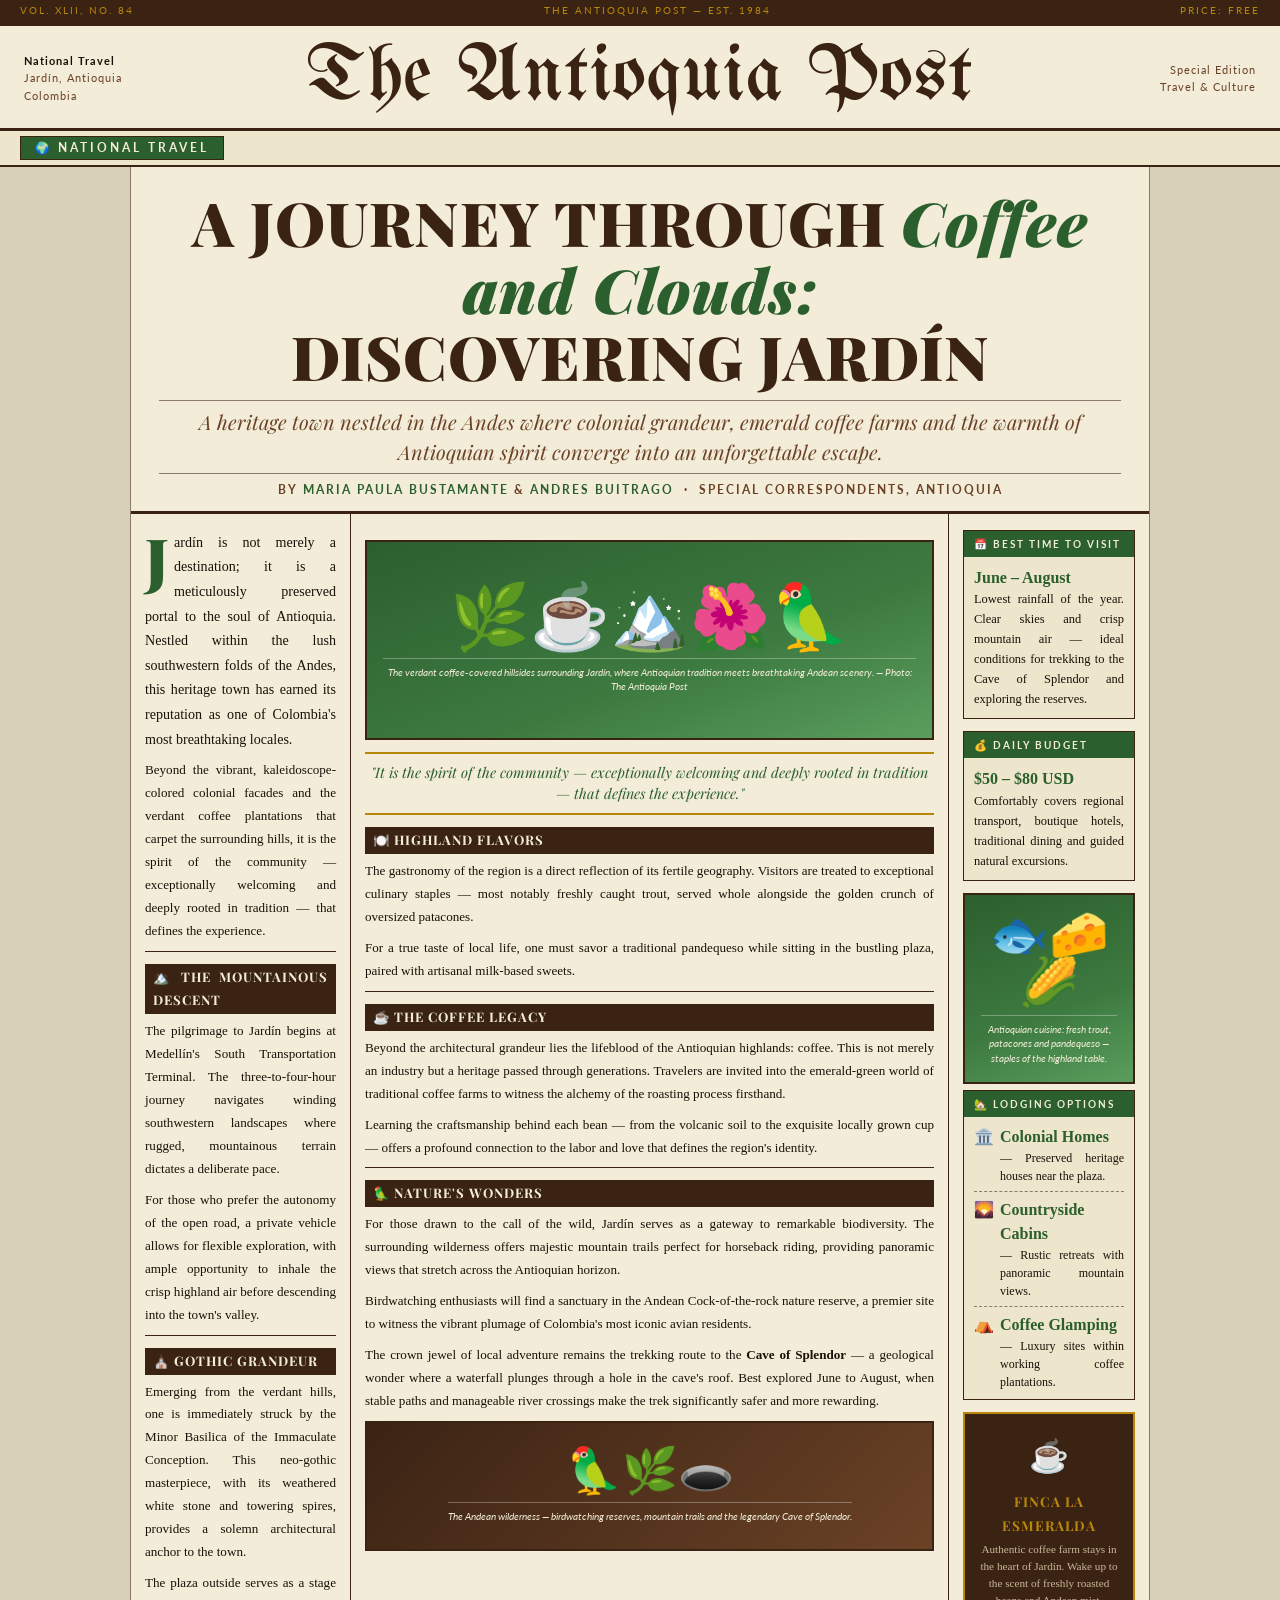
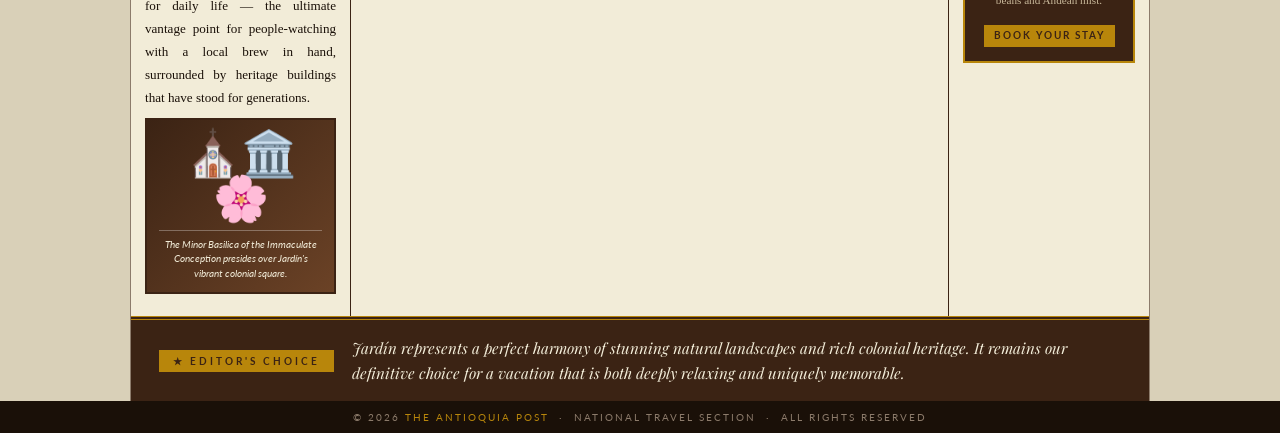
==== commit a9cfb95f: "Add files via upload" ====
--- a/index.html
+++ b/index.html
@@ -595,7 +595,7 @@
   </div><!-- end .page -->
 
   <footer>
-    <p>&copy; 2026 <span>The Antioquia Post</span> &nbsp;·&nbsp; International Travel Section &nbsp;·&nbsp; All rights reserved</p>
+    <p>&copy; 2026 <span>The Antioquia Post</span> &nbsp;·&nbsp; National Travel Section &nbsp;·&nbsp; All rights reserved</p>
   </footer>
 
 </body>
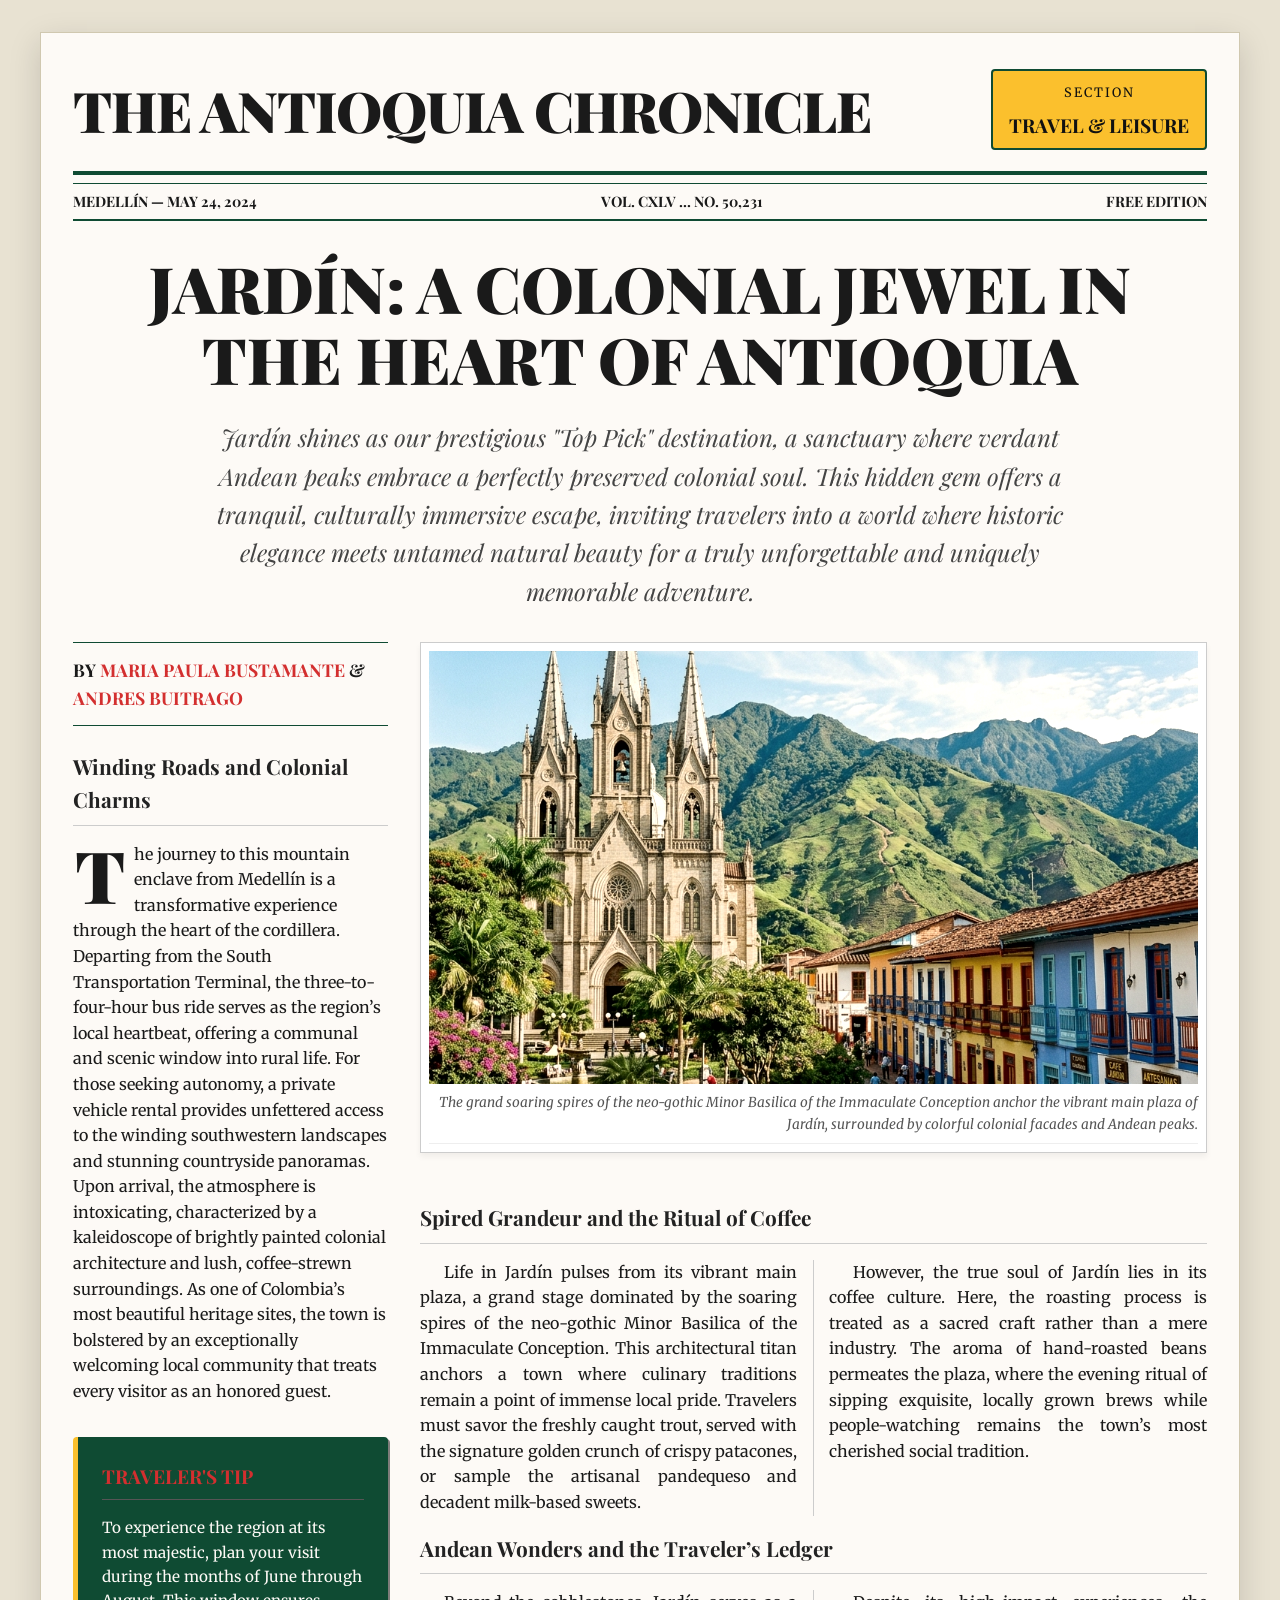
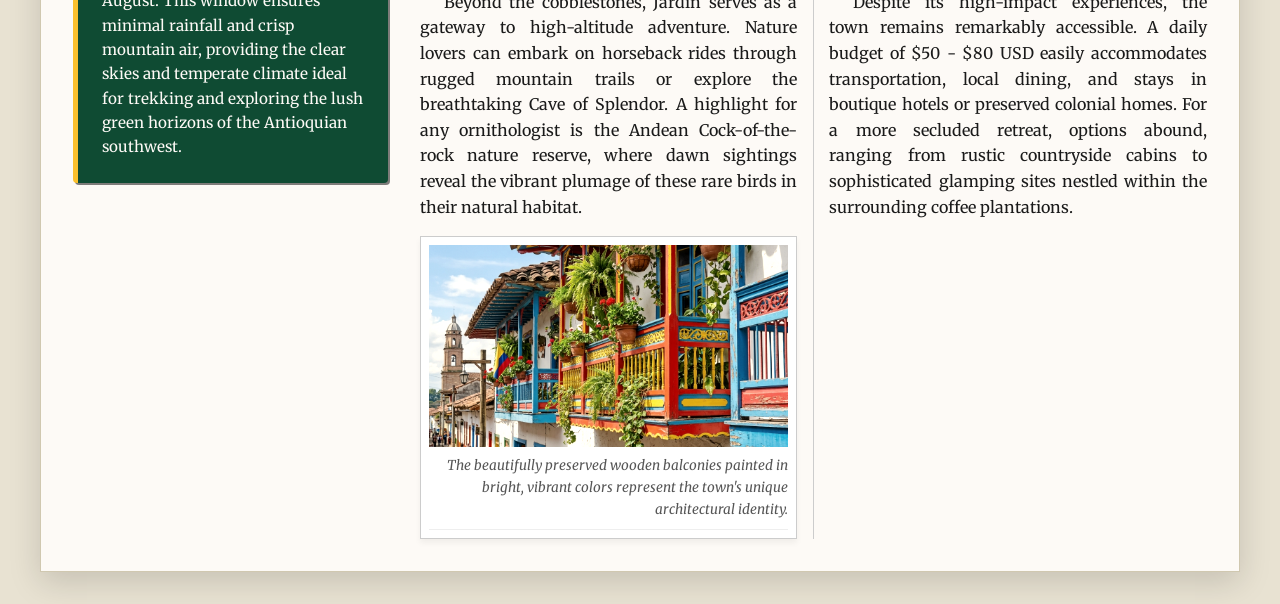
==== commit e7188a89: "Add files via upload" ====
--- a/index.html
+++ b/index.html
@@ -1,602 +1,92 @@
 <!DOCTYPE html>
 <html lang="en">
 <head>
-  <meta charset="UTF-8"/>
-  <meta name="viewport" content="width=device-width, initial-scale=1.0"/>
-  <title>The Antioquia Post — Discovering Jardín</title>
-  <link href="https://fonts.googleapis.com/css2?family=UnifrakturMaguntia&family=Playfair+Display:ital,wght@0,700;0,900;1,400;1,700&family=Lato:wght@300;400;700&family=IM+Fell+English:ital@0;1&display=swap" rel="stylesheet"/>
-  <style>
-    /*
-      PALETTE — Jardín, Antioquia
-      Tierra / Bosque / Piedra / Oro viejo
-      --verde-bosque:   #2C5F2E
-      --verde-medio:    #3D7A40
-      --crema:          #F2ECD8
-      --papel:          #EDE5CC
-      --cafe-oscuro:    #3B2314
-      --cafe-medio:     #6B4226
-      --oro-viejo:      #B8860B
-      --piedra:         #8C7B6B
-      --tinta:          #1A1008
-    */
-    :root {
-      --verde-bosque: #2C5F2E;
-      --verde-medio:  #3D7A40;
-      --crema:        #F2ECD8;
-      --papel:        #EDE5CC;
-      --cafe-oscuro:  #3B2314;
-      --cafe-medio:   #6B4226;
-      --oro-viejo:    #B8860B;
-      --piedra:       #8C7B6B;
-      --tinta:        #1A1008;
-    }
-
-    *, *::before, *::after { box-sizing: border-box; margin: 0; padding: 0; }
-
-    body {
-      font-family: 'IM Fell English', serif;
-      background: #D9D0B8;
-      color: var(--tinta);
-    }
-
-    /* ─────────────────────────────────────
-       TOP STRIP — edition info
-    ───────────────────────────────────── */
-    .top-strip {
-      background: var(--cafe-oscuro);
-      display: flex;
-      justify-content: space-between;
-      align-items: center;
-      padding: 4px 20px;
-      font-family: 'Lato', sans-serif;
-      font-size: 0.65rem;
-      letter-spacing: 2px;
-      text-transform: uppercase;
-      color: var(--piedra);
-      flex-wrap: wrap;
-      gap: 4px;
-    }
-    .top-strip span { color: var(--oro-viejo); }
-
-    /* ─────────────────────────────────────
-       1. NAMEPLATE
-    ───────────────────────────────────── */
-    .nameplate {
-      background: var(--crema);
-      border-top: 6px solid var(--cafe-oscuro);
-      border-bottom: 3px solid var(--cafe-oscuro);
-      padding: 12px 24px 10px;
-      display: grid;
-      grid-template-columns: 1fr auto 1fr;
-      align-items: center;
-      gap: 12px;
-    }
-    .np-left {
-      font-family: 'Lato', sans-serif;
-      font-size: 0.68rem;
-      letter-spacing: 1px;
-      color: var(--cafe-medio);
-      line-height: 1.6;
-    }
-    .np-left strong { display: block; color: var(--tinta); }
-    .newspaper-name {
-      font-family: 'UnifrakturMaguntia', cursive;
-      font-size: clamp(2.6rem, 7vw, 5rem);
-      color: var(--cafe-oscuro);
-      text-align: center;
-      line-height: 1;
-      letter-spacing: 1px;
-    }
-    .np-right {
-      text-align: right;
-      font-family: 'Lato', sans-serif;
-      font-size: 0.68rem;
-      letter-spacing: 1px;
-      color: var(--cafe-medio);
-      line-height: 1.6;
-    }
-    .np-right strong { display: block; color: var(--tinta); }
-
-    /* ─────────────────────────────────────
-       2. SECTION + 3. DATELINE row
-    ───────────────────────────────────── */
-    .section-dateline {
-      background: var(--papel);
-      border-bottom: 2px solid var(--cafe-oscuro);
-      display: flex;
-      align-items: center;
-      justify-content: space-between;
-      padding: 5px 20px;
-      gap: 12px;
-      flex-wrap: wrap;
-    }
-    /* 2. Section */
-    .section-tag {
-      background: var(--verde-bosque);
-      color: var(--crema);
-      font-family: 'Lato', sans-serif;
-      font-size: 0.72rem;
-      font-weight: 700;
-      letter-spacing: 3px;
-      text-transform: uppercase;
-      padding: 4px 14px;
-      border: 1px solid var(--cafe-oscuro);
-    }
-    /* 3. Dateline */
-    .dateline {
-      font-family: 'Lato', sans-serif;
-      font-size: 0.7rem;
-      letter-spacing: 2px;
-      text-transform: uppercase;
-      color: var(--cafe-medio);
-      border: 1px solid var(--cafe-medio);
-      padding: 3px 12px;
-    }
-
-    /* ─────────────────────────────────────
-       PAGE WRAPPER
-    ───────────────────────────────────── */
-    .page {
-      max-width: 1020px;
-      margin: 0 auto;
-      background: var(--crema);
-      border-left: 1px solid var(--piedra);
-      border-right: 1px solid var(--piedra);
-    }
-
-    /* ─────────────────────────────────────
-       HEADLINE BLOCK
-    ───────────────────────────────────── */
-    .headline-block {
-      padding: 22px 28px 14px;
-      text-align: center;
-      border-bottom: 1px solid var(--cafe-oscuro);
-      background: var(--crema);
-    }
-    /* 4. Headline */
-    .headline {
-      font-family: 'Playfair Display', serif;
-      font-size: clamp(2rem, 5.5vw, 3.8rem);
-      font-weight: 900;
-      line-height: 1.1;
-      color: var(--cafe-oscuro);
-      text-transform: uppercase;
-      letter-spacing: 1px;
-    }
-    .headline em {
-      font-style: italic;
-      color: var(--verde-bosque);
-      text-transform: none;
-    }
-    /* 5. Drophead */
-    .drophead {
-      font-family: 'Playfair Display', serif;
-      font-style: italic;
-      font-size: clamp(0.95rem, 2vw, 1.25rem);
-      color: var(--cafe-medio);
-      margin-top: 8px;
-      line-height: 1.5;
-      border-top: 1px solid var(--piedra);
-      border-bottom: 1px solid var(--piedra);
-      padding: 6px 0;
-      margin-top: 10px;
-    }
-    /* 6. Byline */
-    .byline {
-      font-family: 'Lato', sans-serif;
-      font-size: 0.75rem;
-      font-weight: 700;
-      letter-spacing: 2px;
-      text-transform: uppercase;
-      color: var(--cafe-medio);
-      margin-top: 8px;
-    }
-    .byline span { color: var(--verde-bosque); }
-
-    /* ─────────────────────────────────────
-       BODY — 3-column newspaper grid
-    ───────────────────────────────────── */
-    .body-grid {
-      display: grid;
-      grid-template-columns: 220px 1fr 200px;
-      border-top: 2px solid var(--cafe-oscuro);
-    }
-
-    .col {
-      padding: 16px 14px;
-      border-right: 1px solid var(--cafe-oscuro);
-      font-size: 0.82rem;
-      line-height: 1.75;
-      color: var(--tinta);
-      text-align: justify;
-    }
-    .col:last-child { border-right: none; }
-
-    /* 7. Lead */
-    .lead-p::first-letter {
-      font-family: 'Playfair Display', serif;
-      font-size: 3.8rem;
-      font-weight: 900;
-      float: left;
-      line-height: 0.78;
-      margin: 4px 5px 0 0;
-      color: var(--verde-bosque);
-    }
-    .lead-p {
-      font-size: 0.88rem;
-      line-height: 1.75;
-      margin-bottom: 10px;
-    }
-
-    /* 8. Body subheads */
-    .col-head {
-      font-family: 'Playfair Display', serif;
-      font-size: 0.82rem;
-      font-weight: 700;
-      text-transform: uppercase;
-      letter-spacing: 1px;
-      color: var(--crema);
-      background: var(--cafe-oscuro);
-      padding: 2px 8px;
-      margin: 12px 0 6px;
-      display: block;
-    }
-    .col p { margin-bottom: 8px; }
-
-    /* pull quote */
-    .pull-q {
-      font-family: 'Playfair Display', serif;
-      font-style: italic;
-      font-size: 0.9rem;
-      color: var(--verde-bosque);
-      border-top: 2px solid var(--oro-viejo);
-      border-bottom: 2px solid var(--oro-viejo);
-      padding: 8px 6px;
-      margin: 12px 0;
-      line-height: 1.5;
-      text-align: center;
-    }
-
-    /* ─────────────────────────────────────
-       9. PHOTO blocks
-    ───────────────────────────────────── */
-    .photo-main {
-      background: linear-gradient(160deg, var(--verde-bosque) 0%, var(--verde-medio) 60%, #5a9e5d 100%);
-      border: 2px solid var(--cafe-oscuro);
-      margin: 10px 0 6px;
-      min-height: 200px;
-      display: flex;
-      flex-direction: column;
-      align-items: center;
-      justify-content: center;
-      text-align: center;
-      padding: 16px;
-    }
-    .photo-scene { font-size: 4rem; line-height: 1; }
-    .photo-cap {
-      font-family: 'Lato', sans-serif;
-      font-size: 0.65rem;
-      font-style: italic;
-      color: var(--crema);
-      margin-top: 8px;
-      border-top: 1px solid rgba(255,255,255,0.3);
-      padding-top: 6px;
-      line-height: 1.4;
-    }
-
-    .photo-sm {
-      background: linear-gradient(135deg, var(--cafe-oscuro), var(--cafe-medio));
-      border: 2px solid var(--cafe-oscuro);
-      margin: 8px 0 6px;
-      min-height: 130px;
-      display: flex;
-      flex-direction: column;
-      align-items: center;
-      justify-content: center;
-      text-align: center;
-      padding: 12px;
-    }
-    .photo-sm .photo-scene { font-size: 2.8rem; }
-    .photo-sm .photo-cap { color: var(--crema); }
-
-    /* ─────────────────────────────────────
-       SIDEBAR boxes (right col)
-    ───────────────────────────────────── */
-    .sidebar-box {
-      border: 1px solid var(--cafe-oscuro);
-      margin-bottom: 12px;
-      background: var(--papel);
-    }
-    .sb-title {
-      background: var(--verde-bosque);
-      color: var(--crema);
-      font-family: 'Lato', sans-serif;
-      font-size: 0.65rem;
-      font-weight: 700;
-      letter-spacing: 2px;
-      text-transform: uppercase;
-      padding: 4px 10px;
-    }
-    .sb-body {
-      padding: 8px 10px;
-      font-size: 0.78rem;
-      line-height: 1.6;
-      color: var(--tinta);
-    }
-    .sb-body strong { color: var(--verde-bosque); font-size: 1rem; display: block; }
-    .sb-item {
-      display: flex;
-      gap: 6px;
-      align-items: flex-start;
-      margin-bottom: 6px;
-      font-size: 0.75rem;
-      line-height: 1.5;
-      padding-bottom: 6px;
-      border-bottom: 1px dashed var(--piedra);
-    }
-    .sb-item:last-child { border-bottom: none; margin-bottom: 0; padding-bottom: 0; }
-    .sb-item .si { font-size: 1rem; flex-shrink: 0; }
-
-    /* ─────────────────────────────────────
-       ADVERT (bottom of right col)
-    ───────────────────────────────────── */
-    .advert {
-      border: 2px solid var(--oro-viejo);
-      background: var(--cafe-oscuro);
-      color: var(--crema);
-      text-align: center;
-      padding: 14px 10px;
-      margin-top: 12px;
-    }
-    .advert .ad-icon { font-size: 2rem; margin-bottom: 6px; }
-    .advert .ad-title {
-      font-family: 'Playfair Display', serif;
-      font-size: 0.85rem;
-      font-weight: 700;
-      color: var(--oro-viejo);
-      margin-bottom: 4px;
-      text-transform: uppercase;
-      letter-spacing: 1px;
-    }
-    .advert p { font-size: 0.7rem; line-height: 1.5; color: #c8b89a; }
-    .advert .ad-tag {
-      display: inline-block;
-      background: var(--oro-viejo);
-      color: var(--cafe-oscuro);
-      font-family: 'Lato', sans-serif;
-      font-size: 0.6rem;
-      font-weight: 700;
-      letter-spacing: 2px;
-      text-transform: uppercase;
-      padding: 3px 10px;
-      margin-top: 8px;
-    }
-
-    /* ─────────────────────────────────────
-       BOTTOM BANNER — Editor's Choice
-    ───────────────────────────────────── */
-    .bottom-banner {
-      background: var(--cafe-oscuro);
-      border-top: 4px double var(--oro-viejo);
-      padding: 16px 28px;
-      display: flex;
-      align-items: center;
-      gap: 18px;
-      flex-wrap: wrap;
-    }
-    .bb-badge {
-      background: var(--oro-viejo);
-      color: var(--cafe-oscuro);
-      font-family: 'Lato', sans-serif;
-      font-size: 0.62rem;
-      font-weight: 700;
-      letter-spacing: 3px;
-      text-transform: uppercase;
-      padding: 5px 14px;
-      white-space: nowrap;
-      flex-shrink: 0;
-    }
-    .bb-text {
-      font-family: 'Playfair Display', serif;
-      font-style: italic;
-      font-size: 0.95rem;
-      color: var(--crema);
-      line-height: 1.6;
-      flex: 1;
-    }
-
-    /* ─────────────────────────────────────
-       FOOTER
-    ───────────────────────────────────── */
-    footer {
-      background: var(--tinta);
-      color: var(--piedra);
-      text-align: center;
-      padding: 10px 20px;
-      font-family: 'Lato', sans-serif;
-      font-size: 0.65rem;
-      letter-spacing: 2px;
-      text-transform: uppercase;
-    }
-    footer span { color: var(--oro-viejo); }
-
-    /* ─────────────────────────────────────
-       RULE DIVIDERS
-    ───────────────────────────────────── */
-    .rule { border: none; border-top: 1px solid var(--cafe-oscuro); margin: 8px 0; }
-    .rule-double { border: none; border-top: 3px double var(--cafe-oscuro); margin: 10px 0; }
-
-    @media (max-width: 720px) {
-      .body-grid { grid-template-columns: 1fr; }
-      .col { border-right: none; border-bottom: 1px solid var(--cafe-oscuro); }
-      .nameplate { grid-template-columns: 1fr; text-align: center; }
-      .np-left, .np-right { text-align: center; }
-    }
-  </style>
+    <meta charset="UTF-8">
+    <meta name="viewport" content="width=device-width, initial-scale=1.0">
+    <title>Jardín - The Antioquia Chronicle</title>
+    <meta name="description" content="Jardín: A Colonial Jewel in the heart of Antioquia. Read the latest travel and leisure news on The Antioquia Chronicle.">
+    <link rel="stylesheet" href="styles.css">
+    <!-- Google Fonts for newspaper feel -->
+    <link rel="preconnect" href="https://fonts.googleapis.com">
+    <link rel="preconnect" href="https://fonts.gstatic.com" crossorigin>
+    <link href="https://fonts.googleapis.com/css2?family=Playfair+Display:ital,wght@0,400;0,700;0,900;1,400;1,700&family=Merriweather:ital,wght@0,300;0,400;0,700;1,300;1,400&display=swap" rel="stylesheet">
 </head>
 <body>
+    <div class="newspaper">
+        <!-- 1. NAME OF THE NEWSPAPER & 2. SECTION -->
+        <header class="masthead">
+            <div class="masthead-name">THE ANTIOQUIA CHRONICLE</div>
+            <div class="masthead-section">
+                <span>SECTION</span>
+                <h2>TRAVEL & LEISURE</h2>
+            </div>
+        </header>
 
-  <!-- TOP STRIP -->
-  <div class="top-strip">
-    <span>Vol. XLII, No. 84</span>
-    <span>The Antioquia Post — Est. 1984</span>
-    <span>Price: Free</span>
-  </div>
-
-  <!-- ① NAMEPLATE -->
-  <div class="nameplate">
-    <div class="np-left">
-      <strong>National Travel</strong>
-      Jardín, Antioquia<br>Colombia
-    </div>
-    <div class="newspaper-name">The Antioquia Post</div>
-    <div class="np-right">
-  
-      Special Edition<br>Travel & Culture
-    </div>
-  </div>
-
-  <!-- ② SECTION + ③ DATELINE -->
-  <div class="section-dateline">
-    <div class="section-tag">🌍 National Travel</div>
-    
-  </div>
-
-  <div class="page">
-
-    <!-- ④ HEADLINE / ⑤ DROPHEAD / ⑥ BYLINE -->
-    <div class="headline-block">
-      <h1 class="headline">A Journey Through <em>Coffee and Clouds:</em><br>Discovering Jardín</h1>
-      <p class="drophead">A heritage town nestled in the Andes where colonial grandeur, emerald coffee farms and the warmth of Antioquian spirit converge into an unforgettable escape.</p>
-      <p class="byline">By <span>Maria Paula Bustamante</span> &amp; <span>Andres Buitrago</span> &nbsp;·&nbsp; Special Correspondents, Antioquia</p>
-    </div>
-
-    <!-- ⑦ LEAD + ⑧ BODY + ⑨ PHOTOS — 3-column grid -->
-    <div class="body-grid">
-
-      <!-- LEFT COLUMN -->
-      <div class="col">
-
-        <!-- 7. Lead -->
-        <p class="lead-p">Jardín is not merely a destination; it is a meticulously preserved portal to the soul of Antioquia. Nestled within the lush southwestern folds of the Andes, this heritage town has earned its reputation as one of Colombia's most breathtaking locales.</p>
-
-        <p>Beyond the vibrant, kaleidoscope-colored colonial facades and the verdant coffee plantations that carpet the surrounding hills, it is the spirit of the community — exceptionally welcoming and deeply rooted in tradition — that defines the experience.</p>
-
-        <hr class="rule"/>
-
-        <!-- 8. Body -->
-        <span class="col-head">🏔️ The Mountainous Descent</span>
-        <p>The pilgrimage to Jardín begins at Medellín's South Transportation Terminal. The three-to-four-hour journey navigates winding southwestern landscapes where rugged, mountainous terrain dictates a deliberate pace.</p>
-        <p>For those who prefer the autonomy of the open road, a private vehicle allows for flexible exploration, with ample opportunity to inhale the crisp highland air before descending into the town's valley.</p>
-
-        <hr class="rule"/>
-
-        <span class="col-head">⛪ Gothic Grandeur</span>
-        <p>Emerging from the verdant hills, one is immediately struck by the Minor Basilica of the Immaculate Conception. This neo-gothic masterpiece, with its weathered white stone and towering spires, provides a solemn architectural anchor to the town.</p>
-        <p>The plaza outside serves as a stage for daily life — the ultimate vantage point for people-watching with a local brew in hand, surrounded by heritage buildings that have stood for generations.</p>
-
-        <!-- 9. Photo -->
-        <div class="photo-sm">
-          <div class="photo-scene">⛪🏛️🌸</div>
-          <div class="photo-cap">The Minor Basilica of the Immaculate Conception presides over Jardín's vibrant colonial square.</div>
+        <!-- 3. DATELINE -->
+        <div class="dateline">
+            <span class="date">MEDELLÍN — May 24, 2024</span>
+            <span class="edition">Vol. CXLV ... No. 50,231</span>
+            <span class="price">FREE EDITION</span>
         </div>
 
-      </div>
+        <main>
+            <!-- 4. HEADLINE -->
+            <h1 class="headline">JARDÍN: A COLONIAL JEWEL IN THE HEART OF ANTIOQUIA</h1>
 
-      <!-- CENTER COLUMN -->
-      <div class="col">
+            <!-- 5. DROPHEAD -->
+            <h2 class="drophead">
+                Jardín shines as our prestigious "Top Pick" destination, a sanctuary where verdant Andean peaks embrace a perfectly preserved colonial soul. This hidden gem offers a tranquil, culturally immersive escape, inviting travelers into a world where historic elegance meets untamed natural beauty for a truly unforgettable and uniquely memorable adventure.
+            </h2>
 
-        <!-- 9. Main Photo -->
-        <div class="photo-main">
-          <div class="photo-scene">🌿☕🏔️🌺🦜</div>
-          <div class="photo-cap">The verdant coffee-covered hillsides surrounding Jardín, where Antioquian tradition meets breathtaking Andean scenery. — Photo: The Antioquia Post</div>
-        </div>
+            <div class="content-wrapper">
+                <!-- LEADER COLUMN (Byline + Lead) -->
+                <aside class="sidebar">
+                    <!-- 6. BYLINE -->
+                    <div class="byline">
+                        By <span class="author">Maria Paula Bustamante</span> & <br><span class="author">Andres Buitrago</span>
+                    </div>
 
-        <div class="pull-q">"It is the spirit of the community — exceptionally welcoming and deeply rooted in tradition — that defines the experience."</div>
+                    <!-- 7. LEAD -->
+                    <div class="lead-section">
+                        <h3 class="subheading">Winding Roads and Colonial Charms</h3>
+                        <p class="drop-cap-paragraph"><span class="drop-cap">T</span>he journey to this mountain enclave from Medellín is a transformative experience through the heart of the cordillera. Departing from the South Transportation Terminal, the three-to-four-hour bus ride serves as the region’s local heartbeat, offering a communal and scenic window into rural life. For those seeking autonomy, a private vehicle rental provides unfettered access to the winding southwestern landscapes and stunning countryside panoramas. Upon arrival, the atmosphere is intoxicating, characterized by a kaleidoscope of brightly painted colonial architecture and lush, coffee-strewn surroundings. As one of Colombia’s most beautiful heritage sites, the town is bolstered by an exceptionally welcoming local community that treats every visitor as an honored guest.</p>
+                    </div>
 
-        <!-- 8. Body continued -->
-        <span class="col-head">🍽️ Highland Flavors</span>
-        <p>The gastronomy of the region is a direct reflection of its fertile geography. Visitors are treated to exceptional culinary staples — most notably freshly caught trout, served whole alongside the golden crunch of oversized patacones.</p>
-        <p>For a true taste of local life, one must savor a traditional pandequeso while sitting in the bustling plaza, paired with artisanal milk-based sweets.</p>
+                    <!-- Extra box for tip -->
+                    <div class="traveler-tip">
+                        <h4>TRAVELER'S TIP</h4>
+                        <p>To experience the region at its most majestic, plan your visit during the months of June through August. This window ensures minimal rainfall and crisp mountain air, providing the clear skies and temperate climate ideal for trekking and exploring the lush green horizons of the Antioquian southwest.</p>
+                    </div>
+                </aside>
 
-        <hr class="rule"/>
+                <!-- MAIN ARTICLE CONTENT -->
+                <article class="main-article">
+                    <!-- 9. PHOTO -->
+                    <figure class="article-photo">
+                        <img src="jardin.png" alt="Majestic view of the main plaza of Jardín, Antioquia, showing the Minor Basilica">
+                        <figcaption>The grand soaring spires of the neo-gothic Minor Basilica of the Immaculate Conception anchor the vibrant main plaza of Jardín, surrounded by colorful colonial facades and Andean peaks.</figcaption>
+                    </figure>
 
-        <span class="col-head">☕ The Coffee Legacy</span>
-        <p>Beyond the architectural grandeur lies the lifeblood of the Antioquian highlands: coffee. This is not merely an industry but a heritage passed through generations. Travelers are invited into the emerald-green world of traditional coffee farms to witness the alchemy of the roasting process firsthand.</p>
-        <p>Learning the craftsmanship behind each bean — from the volcanic soil to the exquisite locally grown cup — offers a profound connection to the labor and love that defines the region's identity.</p>
+                    <!-- 8. BODY -->
+                    <div class="article-body">
+                        <h3 class="subheading">Spired Grandeur and the Ritual of Coffee</h3>
+                        <p>Life in Jardín pulses from its vibrant main plaza, a grand stage dominated by the soaring spires of the neo-gothic Minor Basilica of the Immaculate Conception. This architectural titan anchors a town where culinary traditions remain a point of immense local pride. Travelers must savor the freshly caught trout, served with the signature golden crunch of crispy patacones, or sample the artisanal pandequeso and decadent milk-based sweets.</p>
+                        <p>However, the true soul of Jardín lies in its coffee culture. Here, the roasting process is treated as a sacred craft rather than a mere industry. The aroma of hand-roasted beans permeates the plaza, where the evening ritual of sipping exquisite, locally grown brews while people-watching remains the town’s most cherished social tradition.</p>
 
-        <hr class="rule"/>
+                        <h3 class="subheading">Andean Wonders and the Traveler’s Ledger</h3>
+                        <p>Beyond the cobblestones, Jardín serves as a gateway to high-altitude adventure. Nature lovers can embark on horseback rides through rugged mountain trails or explore the breathtaking Cave of Splendor. A highlight for any ornithologist is the Andean Cock-of-the-rock nature reserve, where dawn sightings reveal the vibrant plumage of these rare birds in their natural habitat.</p>
+                        
+                        <!-- 10. SECONDARY PHOTO -->
+                        <figure class="article-photo">
+                            <img src="jardin_balconies.png" alt="Colorful colonial wooden balconies in Jardín">
+                            <figcaption>The beautifully preserved wooden balconies painted in bright, vibrant colors represent the town's unique architectural identity.</figcaption>
+                        </figure>
 
-        <span class="col-head">🦜 Nature's Wonders</span>
-        <p>For those drawn to the call of the wild, Jardín serves as a gateway to remarkable biodiversity. The surrounding wilderness offers majestic mountain trails perfect for horseback riding, providing panoramic views that stretch across the Antioquian horizon.</p>
-        <p>Birdwatching enthusiasts will find a sanctuary in the Andean Cock-of-the-rock nature reserve, a premier site to witness the vibrant plumage of Colombia's most iconic avian residents.</p>
-        <p>The crown jewel of local adventure remains the trekking route to the <strong>Cave of Splendor</strong> — a geological wonder where a waterfall plunges through a hole in the cave's roof. Best explored June to August, when stable paths and manageable river crossings make the trek significantly safer and more rewarding.</p>
-
-        <!-- 9. Photo -->
-        <div class="photo-sm">
-          <div class="photo-scene">🦜🌿🕳️</div>
-          <div class="photo-cap">The Andean wilderness — birdwatching reserves, mountain trails and the legendary Cave of Splendor.</div>
-        </div>
-
-      </div>
-
-      <!-- RIGHT COLUMN — sidebars + advert -->
-      <div class="col">
-
-        <div class="sidebar-box">
-          <div class="sb-title">📅 Best Time to Visit</div>
-          <div class="sb-body">
-            <strong>June – August</strong>
-            Lowest rainfall of the year. Clear skies and crisp mountain air — ideal conditions for trekking to the Cave of Splendor and exploring the reserves.
-          </div>
-        </div>
-
-        <div class="sidebar-box">
-          <div class="sb-title">💰 Daily Budget</div>
-          <div class="sb-body">
-            <strong>$50 – $80 USD</strong>
-            Comfortably covers regional transport, boutique hotels, traditional dining and guided natural excursions.
-          </div>
-        </div>
-
-        <!-- 9. Photo -->
-        <div class="photo-main" style="min-height:140px;">
-          <div class="photo-scene" style="font-size:3rem;">🐟🧀🌽</div>
-          <div class="photo-cap">Antioquian cuisine: fresh trout, patacones and pandequeso — staples of the highland table.</div>
-        </div>
-
-        <div class="sidebar-box">
-          <div class="sb-title">🏡 Lodging Options</div>
-          <div class="sb-body">
-            <div class="sb-item"><span class="si">🏛️</span><span><strong>Colonial Homes</strong> — Preserved heritage houses near the plaza.</span></div>
-            <div class="sb-item"><span class="si">🌄</span><span><strong>Countryside Cabins</strong> — Rustic retreats with panoramic mountain views.</span></div>
-            <div class="sb-item"><span class="si">⛺</span><span><strong>Coffee Glamping</strong> — Luxury sites within working coffee plantations.</span></div>
-          </div>
-        </div>
-
-        <!-- ADVERT -->
-        <div class="advert">
-          <div class="ad-icon">☕</div>
-          <div class="ad-title">Finca La Esmeralda</div>
-          <p>Authentic coffee farm stays in the heart of Jardín. Wake up to the scent of freshly roasted beans and Andean mist.</p>
-          <div class="ad-tag">Book Your Stay</div>
-        </div>
-
-      </div>
-
-    </div><!-- end body-grid -->
-
-    <!-- BOTTOM BANNER — Editor's Choice -->
-    <div class="bottom-banner">
-      <div class="bb-badge">★ Editor's Choice</div>
-      <p class="bb-text">Jardín represents a perfect harmony of stunning natural landscapes and rich colonial heritage. It remains our definitive choice for a vacation that is both deeply relaxing and uniquely memorable.</p>
+                        <p>Despite its high-impact experiences, the town remains remarkably accessible. A daily budget of $50 - $80 USD easily accommodates transportation, local dining, and stays in boutique hotels or preserved colonial homes. For a more secluded retreat, options abound, ranging from rustic countryside cabins to sophisticated glamping sites nestled within the surrounding coffee plantations.</p>
+                    </div>
+                </article>
+            </div>
+        </main>
     </div>
-
-  </div><!-- end .page -->
-
-  <footer>
-    <p>&copy; 2026 <span>The Antioquia Post</span> &nbsp;·&nbsp; National Travel Section &nbsp;·&nbsp; All rights reserved</p>
-  </footer>
-
 </body>
 </html>
--- a/styles.css
+++ b/styles.css
@@ -0,0 +1,243 @@
+:root {
+    --bg-color: #fdfaf6; /* White colonial walls */
+    --text-color: #1a1a1a;
+    --border-color: #0f4b33; /* Deep coffee green */
+    --highlight: #d32f2f; /* Vibrant red typical of Jardin balconies */
+    --secondary: #fbc02d; /* Bright yellow */
+    --font-heading: 'Playfair Display', serif;
+    --font-body: 'Merriweather', serif;
+}
+
+* {
+    box-sizing: border-box;
+    margin: 0;
+    padding: 0;
+}
+
+body {
+    background-color: #e8e2d2; /* Slightly darker outer background */
+    color: var(--text-color);
+    font-family: var(--font-body);
+    line-height: 1.6;
+    padding: 2rem;
+    display: flex;
+    justify-content: center;
+}
+
+.newspaper {
+    background-color: var(--bg-color);
+    max-width: 1200px;
+    width: 100%;
+    padding: 2rem;
+    box-shadow: 0 10px 30px rgba(0,0,0,0.15);
+    border: 1px solid #d0c8b0;
+}
+
+/* 1 & 2 Masthead */
+.masthead {
+    display: flex;
+    justify-content: space-between;
+    align-items: center;
+    border-bottom: 4px solid var(--border-color);
+    padding-bottom: 1rem;
+    margin-bottom: 0.5rem;
+}
+
+.masthead-name {
+    font-family: var(--font-heading);
+    font-size: 3.5rem;
+    font-weight: 900;
+    text-transform: uppercase;
+    letter-spacing: -1px;
+    flex-grow: 1;
+}
+
+.masthead-section {
+    border: 2px solid var(--border-color);
+    padding: 0.5rem 1rem;
+    text-align: center;
+    background-color: var(--secondary);
+    border-radius: 4px;
+    color: #111;
+}
+
+.masthead-section span {
+    font-size: 0.8rem;
+    text-transform: uppercase;
+    letter-spacing: 2px;
+}
+
+.masthead-section h2 {
+    font-family: var(--font-heading);
+    font-size: 1.2rem;
+    margin-top: 5px;
+}
+
+/* 3 Dateline */
+.dateline {
+    display: flex;
+    justify-content: space-between;
+    border-bottom: 2px solid var(--border-color);
+    border-top: 1px solid var(--border-color);
+    padding: 0.4rem 0;
+    font-size: 0.9rem;
+    text-transform: uppercase;
+    font-family: var(--font-heading);
+    font-weight: 700;
+    margin-bottom: 2rem;
+}
+
+/* 4 Headline */
+.headline {
+    font-family: var(--font-heading);
+    font-size: 4rem;
+    font-weight: 900;
+    text-align: center;
+    line-height: 1.1;
+    margin-bottom: 1.5rem;
+    text-transform: uppercase;
+}
+
+/* 5 Drophead */
+.drophead {
+    font-family: var(--font-heading);
+    font-size: 1.5rem;
+    font-weight: 400;
+    font-style: italic;
+    text-align: center;
+    margin: 0 auto 2rem auto;
+    max-width: 900px;
+    color: #444;
+}
+
+/* Content Layout */
+.content-wrapper {
+    display: grid;
+    grid-template-columns: 1fr 2.5fr;
+    gap: 2rem;
+}
+
+/* 6 Byline */
+.byline {
+    font-family: var(--font-heading);
+    font-size: 1.1rem;
+    font-weight: bold;
+    border-bottom: 1px solid var(--border-color);
+    border-top: 1px solid var(--border-color);
+    padding: 0.8rem 0;
+    margin-bottom: 1.5rem;
+    text-transform: uppercase;
+}
+.author {
+    color: var(--highlight);
+}
+
+/* 7 Lead & Sidebar */
+.lead-section {
+    margin-bottom: 2rem;
+}
+
+.subheading {
+    font-family: var(--font-heading);
+    font-size: 1.3rem;
+    margin-bottom: 1rem;
+    border-bottom: 1px solid #ccc;
+    padding-bottom: 0.5rem;
+    color: #222;
+}
+
+.drop-cap {
+    float: left;
+    font-family: var(--font-heading);
+    font-size: 4.5rem;
+    line-height: 3.5rem;
+    padding-top: 0.3rem;
+    padding-right: 0.6rem;
+    padding-left: 0.1rem;
+    font-weight: 900;
+}
+
+/* Traveler Tip Box */
+.traveler-tip {
+    background-color: #0f4b33; /* Deep coffee green */
+    color: #fdfaf6;
+    padding: 1.5rem;
+    font-size: 0.95rem;
+    border-radius: 4px;
+    margin-top: 2rem;
+    box-shadow: 2px 2px 0px 0px rgba(0,0,0,0.5);
+    border-left: 5px solid var(--secondary);
+}
+.traveler-tip h4 {
+    font-family: var(--font-heading);
+    font-size: 1.2rem;
+    margin-bottom: 1rem;
+    text-transform: uppercase;
+    color: var(--highlight);
+    border-bottom: 1px solid #555;
+    padding-bottom: 0.5rem;
+}
+
+/* 9 Photo */
+.article-photo {
+    margin-bottom: 2rem;
+    border: 1px solid #ccc;
+    padding: 0.5rem;
+    background: #fff;
+    box-shadow: 0 4px 6px rgba(0,0,0,0.05);
+    break-inside: avoid;
+}
+.article-photo img {
+    width: 100%;
+    height: auto;
+    display: block;
+    aspect-ratio: 16/9;
+    object-fit: cover;
+    filter: sepia(0.2) contrast(1.1); /* Slight vintage feel */
+}
+.article-photo figcaption {
+    font-size: 0.85rem;
+    font-style: italic;
+    color: #555;
+    margin-top: 0.5rem;
+    text-align: right;
+    border-bottom: 1px solid #eee;
+    padding-bottom: 0.5rem;
+}
+
+/* 8 Body */
+.article-body {
+    column-count: 2;
+    column-gap: 2rem;
+    column-rule: 1px solid #ccc;
+    text-align: justify;
+}
+.article-body .subheading {
+    column-span: all;
+    margin-top: 1rem;
+}
+.article-body p {
+    margin-bottom: 1rem;
+    text-indent: 1.5rem;
+}
+
+/* Responsive */
+@media (max-width: 900px) {
+    .content-wrapper {
+        grid-template-columns: 1fr;
+    }
+    .headline {
+        font-size: 2.5rem;
+    }
+    .masthead {
+        flex-direction: column;
+        gap: 1rem;
+    }
+    .masthead-name {
+        font-size: 2.5rem;
+        text-align: center;
+    }
+    .article-body {
+        column-count: 1;
+    }
+}
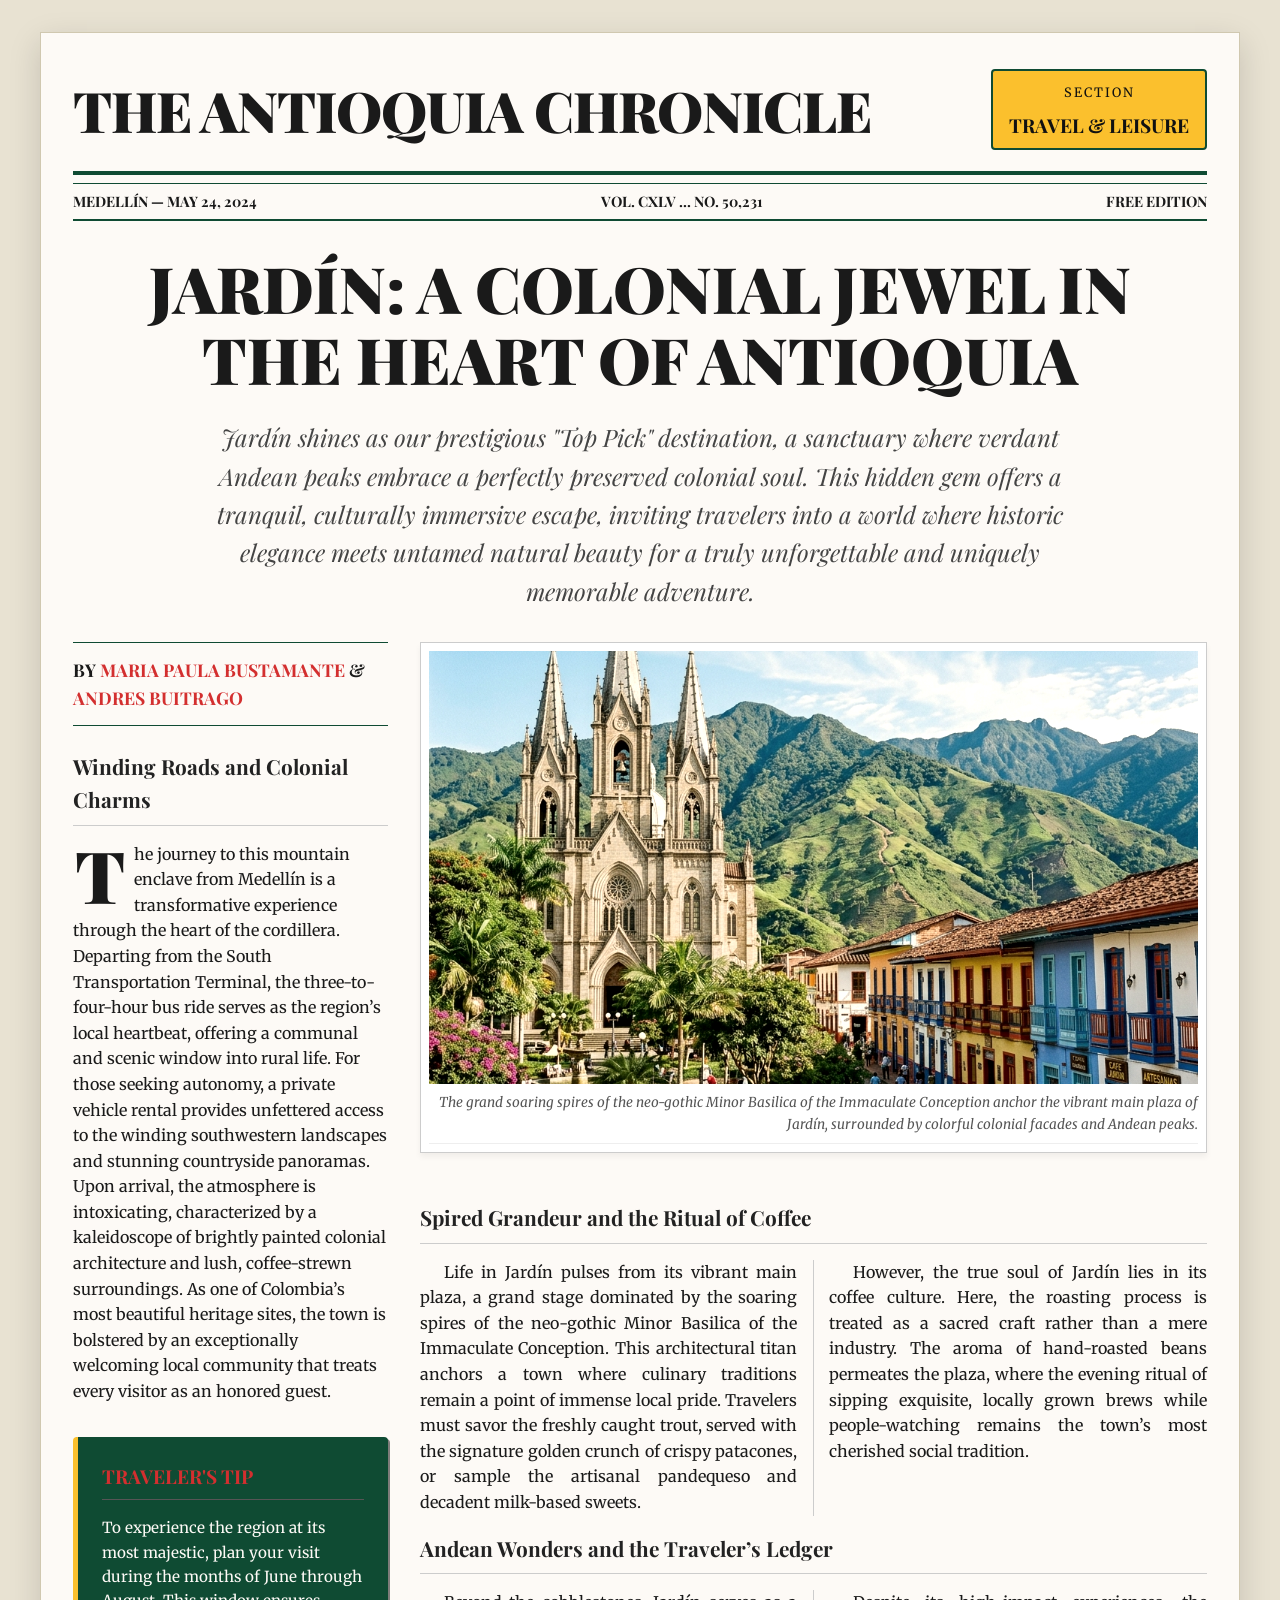
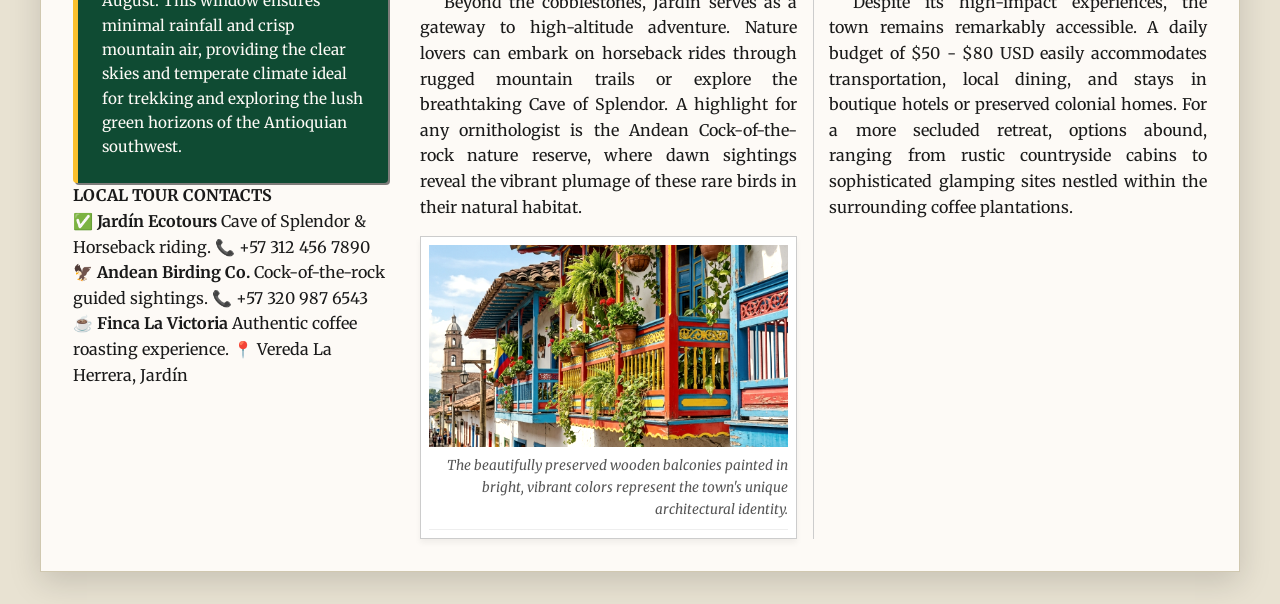
==== commit d3f1a285: "Add files via upload" ====
--- a/index.html
+++ b/index.html
@@ -57,6 +57,26 @@
                         <h4>TRAVELER'S TIP</h4>
                         <p>To experience the region at its most majestic, plan your visit during the months of June through August. This window ensures minimal rainfall and crisp mountain air, providing the clear skies and temperate climate ideal for trekking and exploring the lush green horizons of the Antioquian southwest.</p>
                     </div>
+
+                    <!-- Tour Directory -->
+                    <div class="tour-directory">
+                        <h4>LOCAL TOUR CONTACTS</h4>
+                        <div class="tour-contact">
+                            <strong>✅ Jardín Ecotours</strong>
+                            Cave of Splendor & Horseback riding.
+                            <span>📞 +57 312 456 7890</span>
+                        </div>
+                        <div class="tour-contact">
+                            <strong>🦅 Andean Birding Co.</strong>
+                            Cock-of-the-rock guided sightings.
+                            <span>📞 +57 320 987 6543</span>
+                        </div>
+                        <div class="tour-contact">
+                            <strong>☕ Finca La Victoria</strong>
+                            Authentic coffee roasting experience.
+                            <span>📍 Vereda La Herrera, Jardín</span>
+                        </div>
+                    </div>
                 </aside>
 
                 <!-- MAIN ARTICLE CONTENT -->
